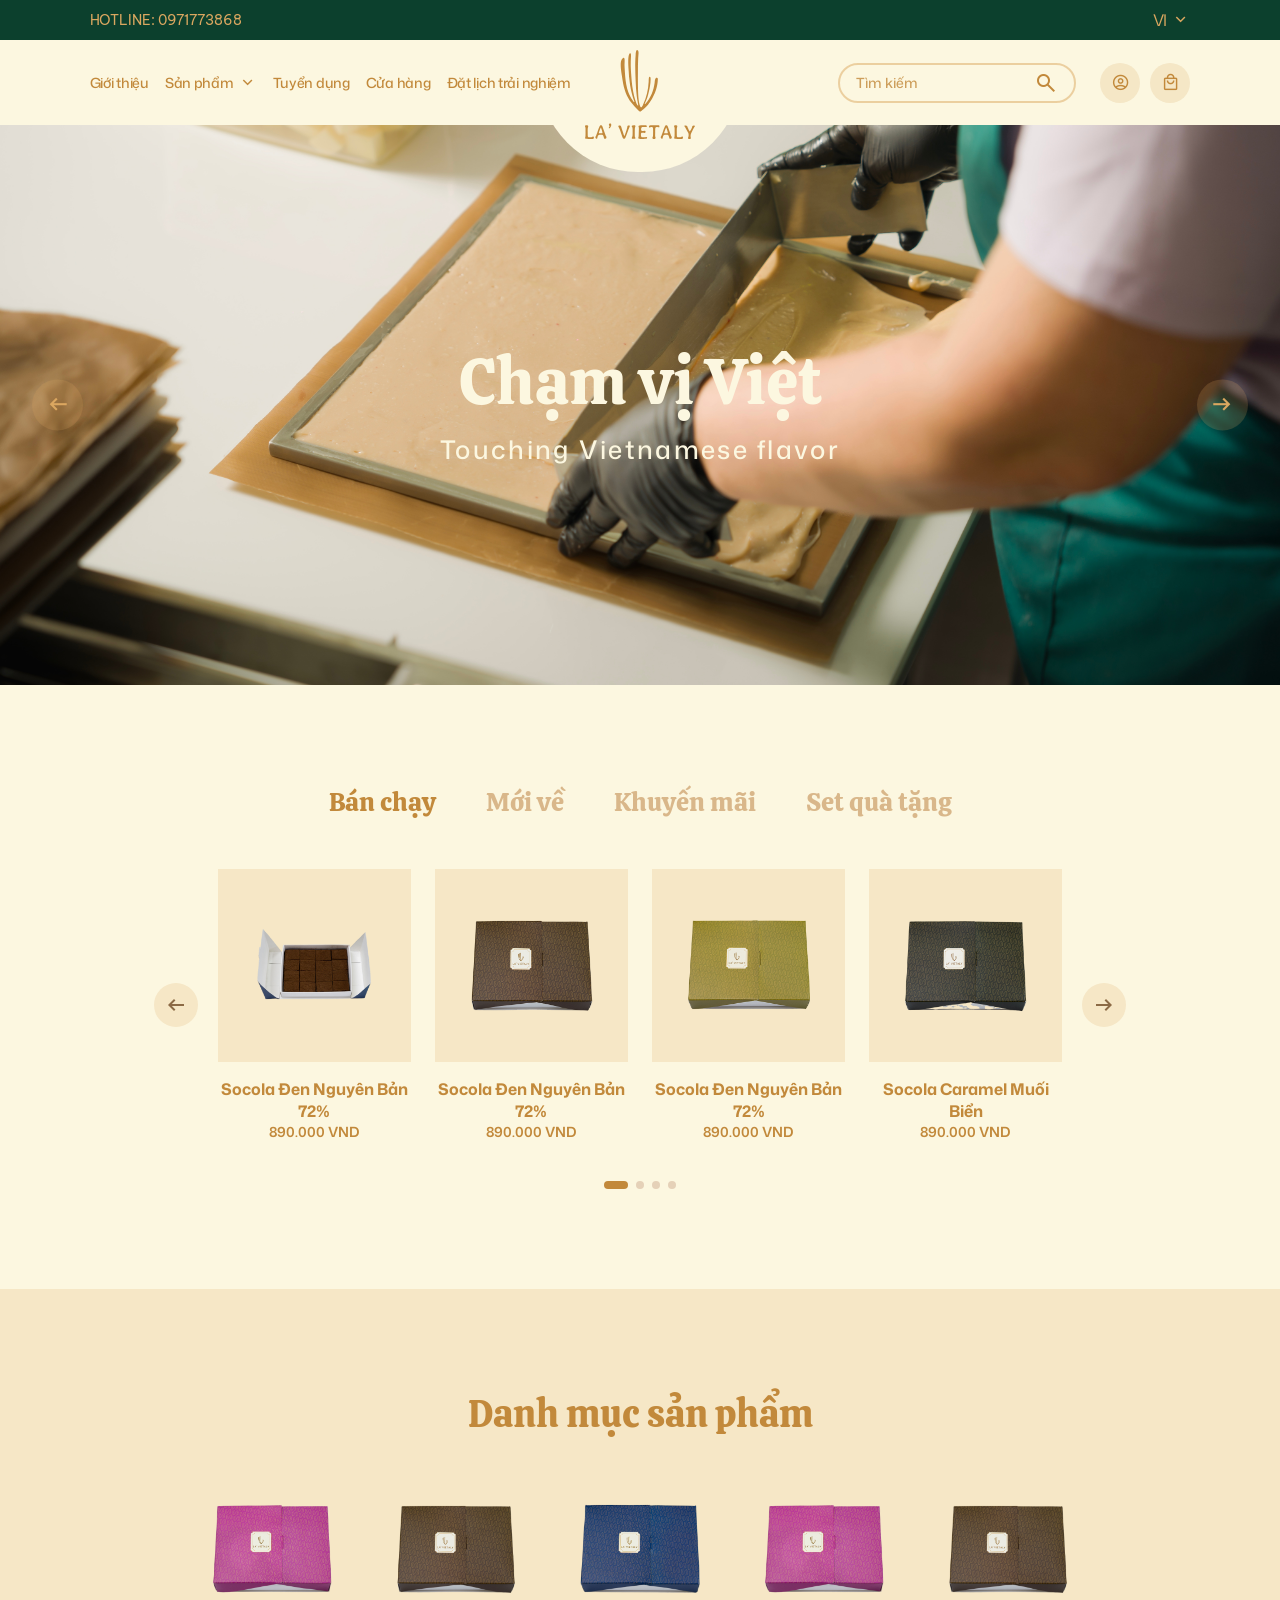
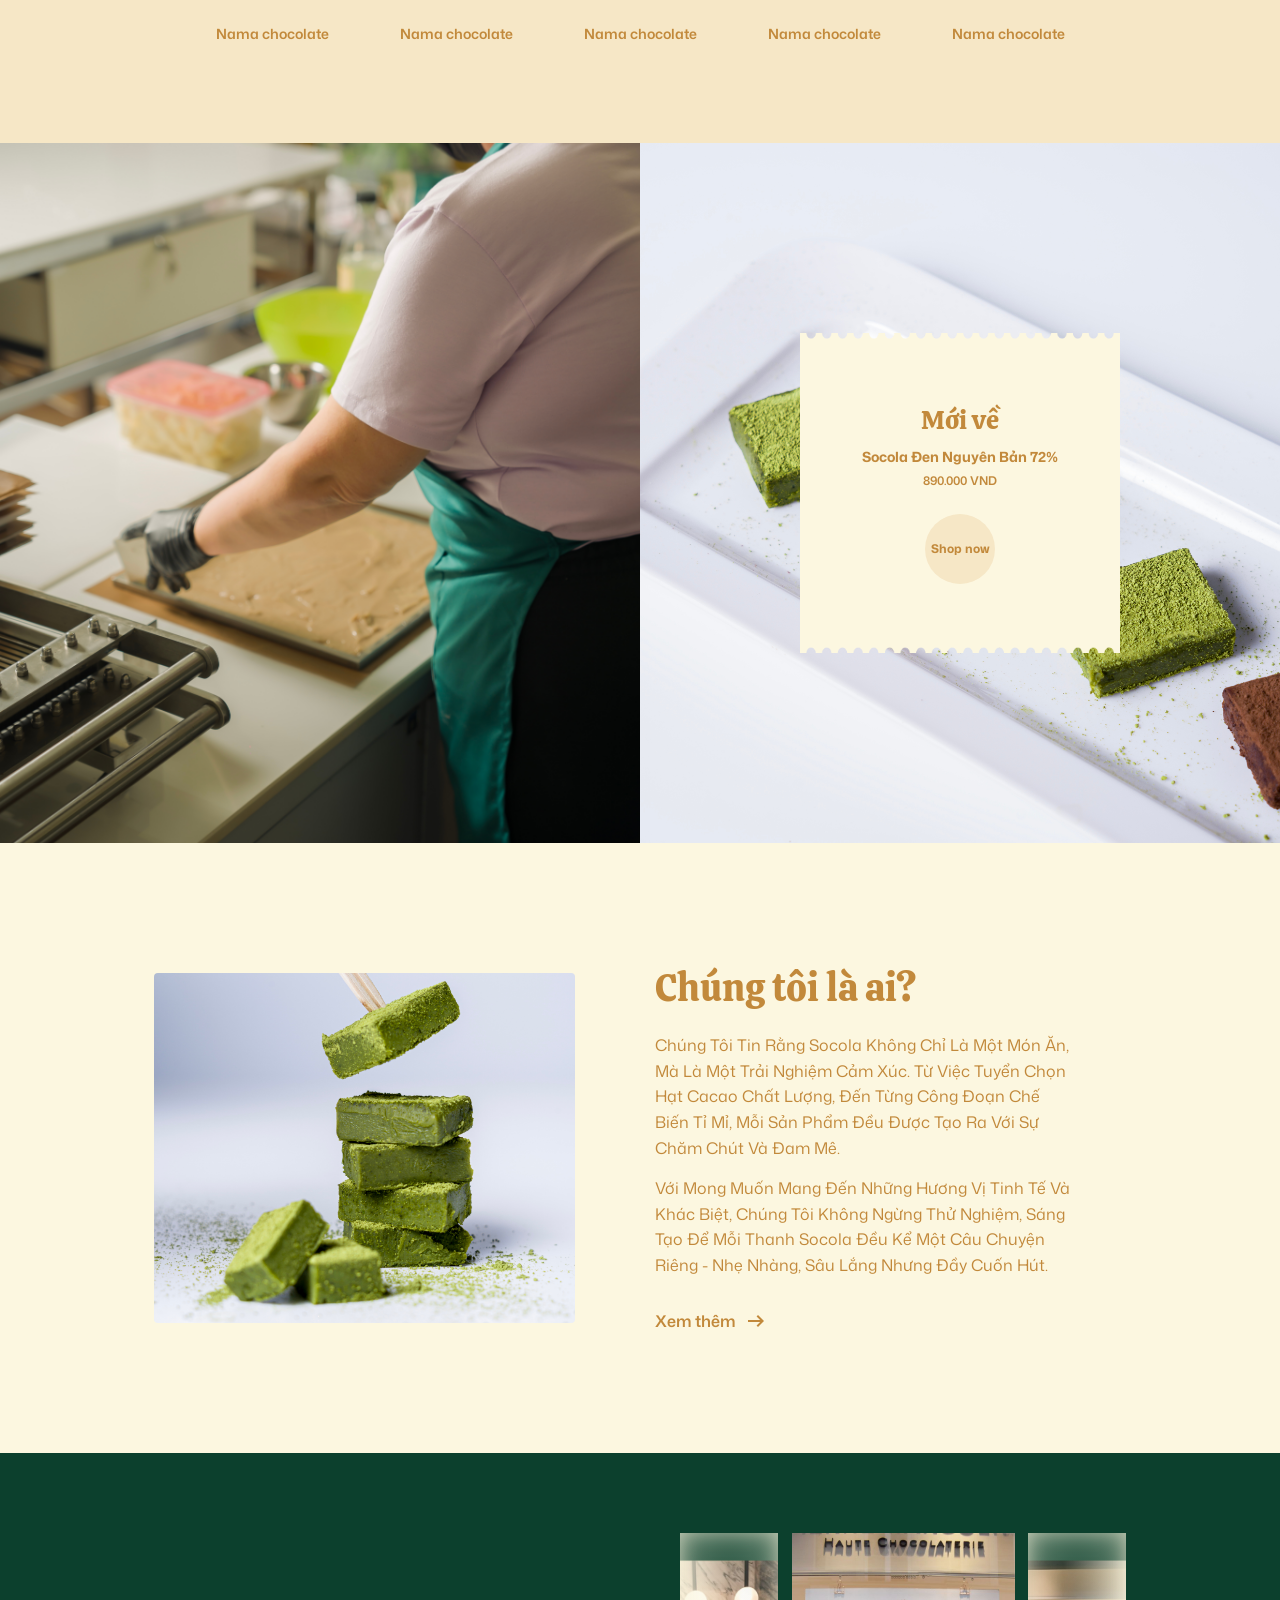
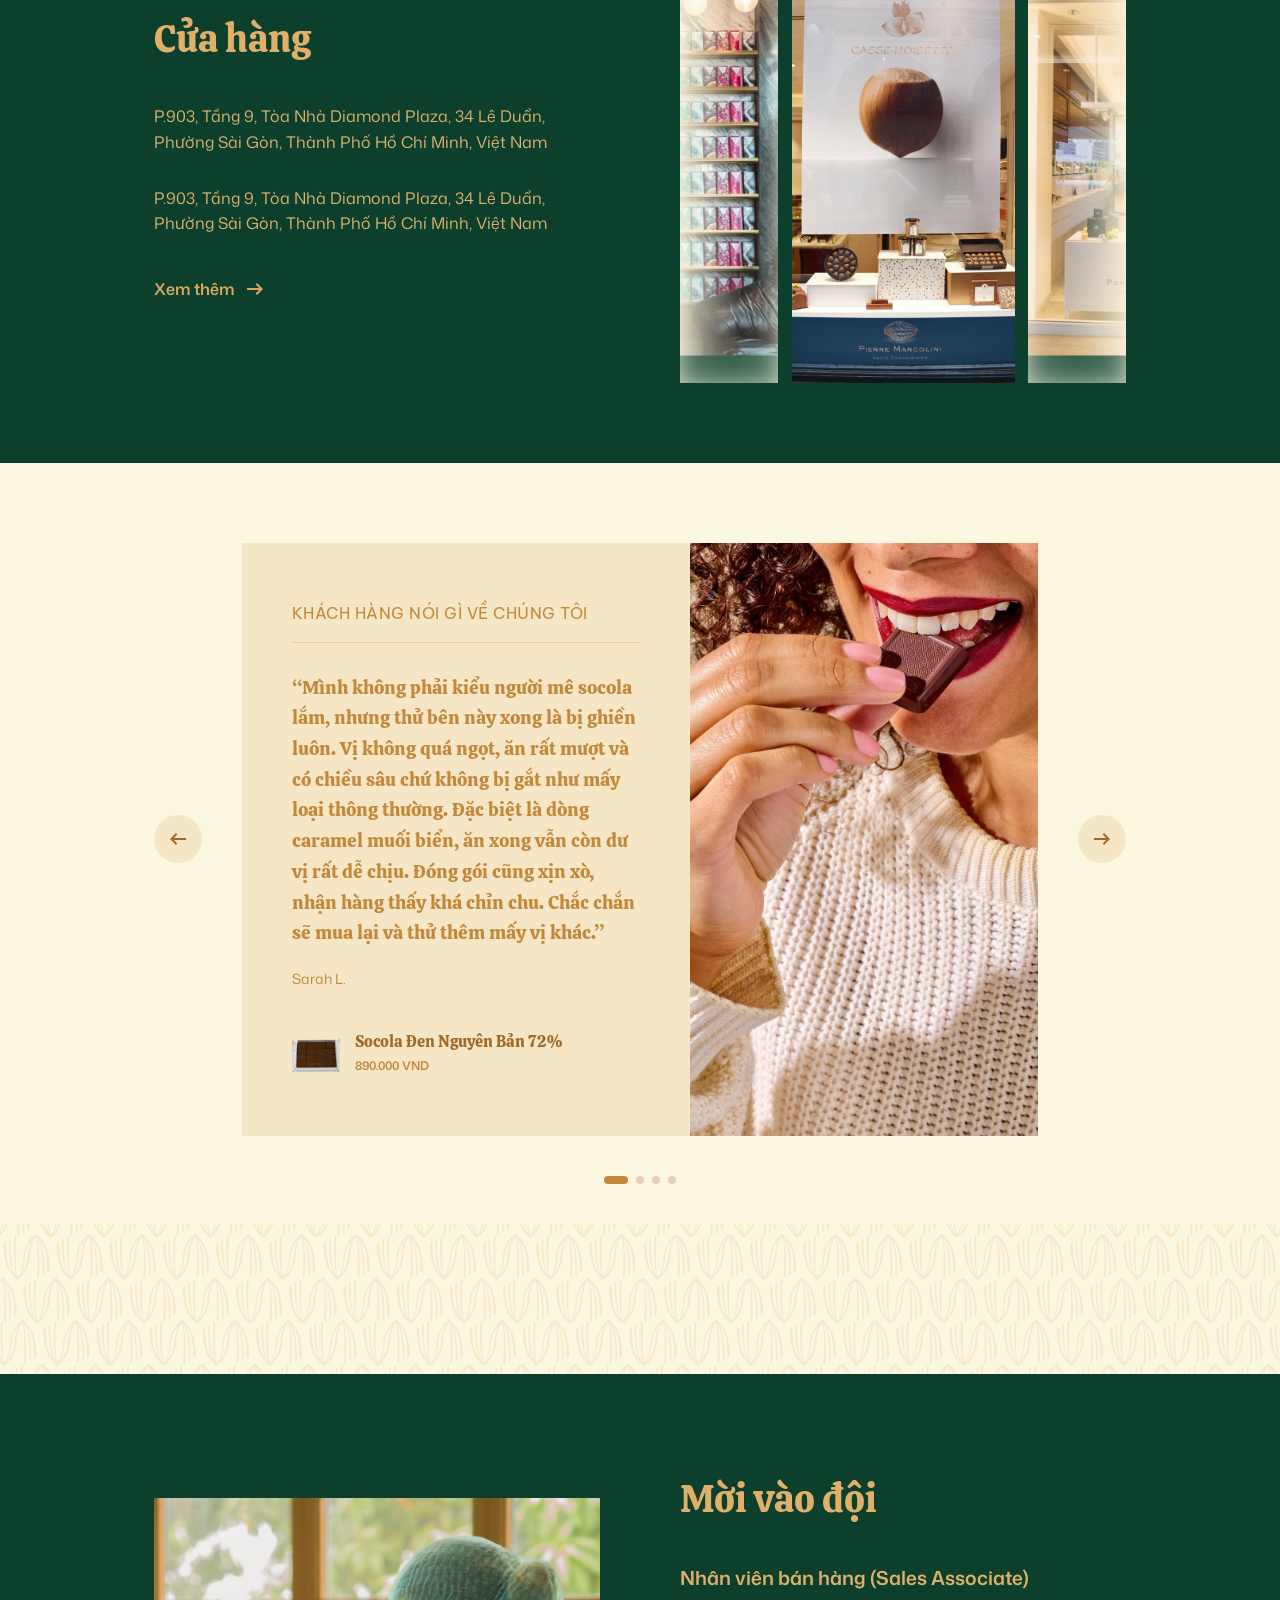
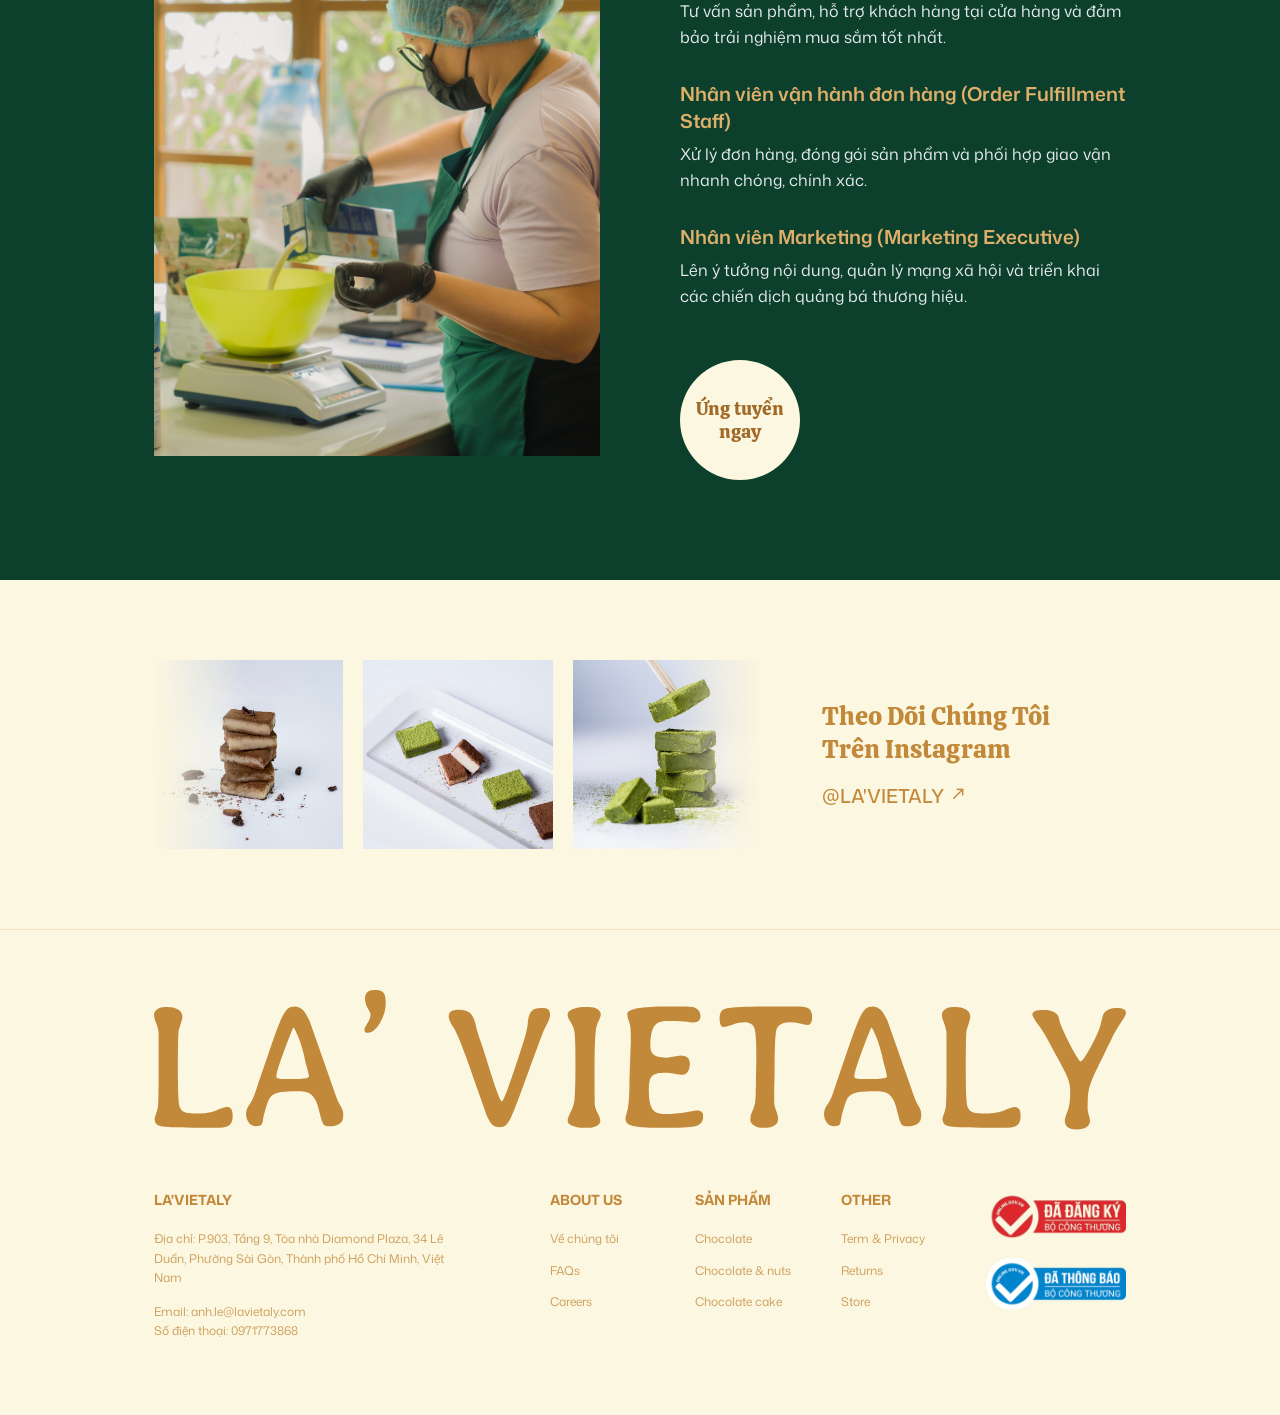
==== index.html @ fe35db83 "create project" ====
<!DOCTYPE html>
<html lang="vi">

<head>
    <meta charset="utf-8">
    <meta name="viewport" content="width=device-width, initial-scale=1">
    <title>Vietaly - Home</title>
    <link rel="icon" href="images/logotab.svg">

    <link rel="preconnect" href="https://fonts.googleapis.com">
    <link rel="preconnect" href="https://fonts.gstatic.com" crossorigin>
    <link
        href="https://fonts.googleapis.com/css2?family=Be+Vietnam+Pro:wght@400;500;600&family=Calistoga&family=Mona+Sans:ital,wght@0,200..900;1,200..900&display=swap"
        rel="stylesheet">
    <link rel="stylesheet"
        href="https://fonts.googleapis.com/css2?family=Material+Symbols+Outlined:opsz,wght,FILL,GRAD@24,400,0,0" />

    <link rel="stylesheet" href="css/app.css">
    <script type="module" src="js/app.js"></script>
    <link rel="stylesheet" href="css/home.css">
</head>

<body>
    <header class="header-wrapper">
        <div class="top-bar">
            <div class="custom-container">
                <div class="hotline">HOTLINE: 0971773868</div>
                <div class="language-selector" id="language-selector">
                    <span class="lang-text" id="current-lang">VI</span>
                    <span class="material-symbols-outlined">keyboard_arrow_down</span>
                    <div class="lang-dropdown">
                        <div class="lang-option" data-value="en">EN</div>
                    </div>
                </div>
            </div>
        </div>

        <div class="main-header">
            <div class="custom-container main-header-container">
                <button id="mobile-menu-toggle" class="mobile-menu-btn">
                    <span class="material-symbols-outlined">menu</span>
                </button>
                <div class="mobile-menu-overlay" id="mobile-menu-overlay"></div>
                <nav class="nav-menu" id="nav-menu">
                    <div class="mobile-menu-close">
                        <button id="mobile-menu-close-btn" class="mobile-menu-btn">
                            <span class="material-symbols-outlined">close</span>
                        </button>
                    </div>
                    <a href="about.html">Giới thiệu</a>
                    <div class="nav-item" data-path="/san-pham">
                        <span style="cursor: pointer;" onclick="window.location.href='products.html'">Sản phẩm</span>
                        <span class="material-symbols-outlined">keyboard_arrow_down</span>
                        <div class="mega-menu">
                            <div class="mega-menu-inner">
                                <div class="mega-categories">
                                    <h3>Danh mục</h3>
                                    <ul>
                                        <li><a href="#" class="cat-link active" data-target="cat-artisan">Socola
                                                thủ công (Artisan)</a></li>
                                        <li><a href="#" class="cat-link" data-target="cat-bars">Socola thanh
                                                (Bars)</a></li>
                                        <li><a href="#" class="cat-link" data-target="cat-truffles">Socola tươi
                                                (Truffles)</a></li>
                                        <li><a href="#" class="cat-link" data-target="cat-dark">Socola đen nguyên
                                                chất</a></li>
                                    </ul>
                                </div>

                                <div class="mega-products">
                                    <div class="mega-products-header">
                                        <h3>Sản phẩm nổi bật</h3>
                                        <a href="#" class="view-all-link">Xem tất cả<span
                                                class="material-symbols-outlined">arrow_right_alt</span></a>
                                    </div>

                                    <div class="mega-product-group active" id="cat-artisan">
                                        <div class="mega-product-card">
                                            <img src="images/product1.png" alt="Artisan 1">
                                            <h4>Hộp Socola Artisan Nghệ Thuật</h4>
                                            <p class="price">850.000đ</p>
                                        </div>
                                        <div class="mega-product-card">
                                            <img src="images/product1.png" alt="Artisan 2">
                                            <h4>Viên Socola Bonbon Hảo Hạng</h4>
                                            <p class="price">320.000đ</p>
                                        </div>
                                        <div class="mega-product-card">
                                            <img src="images/product1.png" alt="Artisan 3">
                                            <h4>Set Quà Tặng Artisan Độc Bản</h4>
                                            <p class="price">1.500.000đ</p>
                                        </div>
                                    </div>

                                    <div class="mega-product-group" id="cat-bars">
                                        <div class="mega-product-card">
                                            <img src="images/product1.png" alt="Bar 1">
                                            <h4>Thanh Socola Đen 85% Cacao</h4>
                                            <p class="price">190.000đ</p>
                                        </div>
                                        <div class="mega-product-card">
                                            <img src="images/product1.png" alt="Bar 2">
                                            <h4>Thanh Socola Sữa Trái Cây Hạt Dẻ</h4>
                                            <p class="price">210.000đ</p>
                                        </div>
                                    </div>

                                    <div class="mega-product-group" id="cat-truffles">
                                        <div class="mega-product-card">
                                            <img src="images/product1.png" alt="Truffle 1">
                                            <h4>Truffle Trà Xanh Matcha</h4>
                                            <p class="price">250.000đ</p>
                                        </div>
                                        <div class="mega-product-card">
                                            <img src="images/product1.png" alt="Truffle 2">
                                            <h4>Truffle Dâu Tây Sữa</h4>
                                            <p class="price">280.000đ</p>
                                        </div>
                                        <div class="mega-product-card">
                                            <img src="images/product1.png" alt="Truffle 3">
                                            <h4>Truffle Caramel Muối Biển</h4>
                                            <p class="price">260.000đ</p>
                                        </div>
                                        <div class="mega-product-card">
                                            <img src="images/product1.png" alt="Truffle 4">
                                            <h4>Truffle Socola Đắng Nguyên Chất</h4>
                                            <p class="price">290.000đ</p>
                                        </div>
                                    </div>
                                </div>
                            </div>
                        </div>
                    </div>
                    <a href="recruitment.html">Tuyển dụng</a>
                    <a href="store.html">Cửa hàng</a>
                    <a href="#">Đặt lịch trải nghiệm</a>
                    <div class="magic-line"></div>
                </nav>

                <div class="logo-wrapper">
                    <div class="logo-container">
                        <a href="index.html" style="text-decoration: none;">
                            <img src="images/logo.svg" alt="LA' VIETALY Logo">
                        </a>
                    </div>
                </div>

                <div class="header-actions">
                    <div class="search-box">
                        <input type="text" placeholder="Tìm kiếm">
                        <span class="material-symbols-outlined">search</span>
                    </div>

                    <div class="icon-actions">
                        <a href="#" class="icon-btn">
                            <span class="material-symbols-outlined">account_circle</span>
                        </a>
                        <a href="cart.html" class="icon-btn">
                            <span class="material-symbols-outlined">local_mall</span>
                        </a>
                    </div>
                </div>
            </div>
        </div>
    </header>

    <main>
        <!-- Hero Banner -->
        <div class="hero-banner">
            <div class="hero-banner-track">
                <div class="hero-slide" style="background-image: url('images/banner.jpg');"></div>
                <div class="hero-slide" style="background-image: url('images/banner2.jpg');"></div>
            </div>

            <button class="banner-btn btn-prev">
                <span class="material-symbols-outlined">arrow_right_alt</span>
            </button>
            <div class="banner-text">
                <h1>Chạm vị Việt</h1>
                <p>Touching Vietnamese flavor</p>
            </div>
            <button class="banner-btn btn-next">
                <span class="material-symbols-outlined">arrow_right_alt</span>
            </button>
        </div>

        <!-- Product Showcase Section -->
        <section class="product-showcase">
            <div class="custom-container showcase-container">
                <div class="showcase-tabs">
                    <button class="tab-btn active">Bán chạy</button>
                    <button class="tab-btn">Mới về</button>
                    <button class="tab-btn">Khuyến mãi</button>
                    <button class="tab-btn">Set quà tặng</button>
                </div>

                <div class="showcase-carousel-wrapper">
                    <button class="carousel-nav-btn showcase-prev">
                        <span class="material-symbols-outlined" style="transform: scaleX(-1);">arrow_right_alt</span>
                    </button>

                    <div class="showcase-track-container">
                        <div class="showcase-track">
                            <div class="product-card group">
                                <div class="product-image-wrap">
                                    <img src="images/product1.png" alt="Product 1" class="main-img">
                                    <div class="product-hover-elements">

                                        <div class="product-actions">
                                            <button class="btn-add">
                                                <span class="material-symbols-outlined">local_mall</span> Thêm
                                            </button>
                                            <button class="btn-detail">Chi tiết</button>
                                        </div>
                                    </div>
                                </div>
                                <div class="product-info">
                                    <h3>Socola Đen Nguyên Bản 72%</h3>
                                    <p class="price">890.000 VND</p>
                                </div>
                            </div>

                            <div class="product-card group">
                                <div class="product-image-wrap">
                                    <img src="images/product2.png" alt="Product 2" class="main-img">
                                    <div class="product-hover-elements">

                                        <div class="product-actions">
                                            <button class="btn-add">
                                                <span class="material-symbols-outlined">local_mall</span> Thêm
                                            </button>
                                            <button class="btn-detail">Chi tiết</button>
                                        </div>
                                    </div>
                                </div>
                                <div class="product-info">
                                    <h3>Socola Đen Nguyên Bản 72%</h3>
                                    <p class="price">890.000 VND</p>
                                </div>
                            </div>

                            <div class="product-card group">
                                <div class="product-image-wrap">
                                    <img src="images/product3.png" alt="Product 3" class="main-img">
                                    <div class="product-hover-elements">

                                        <div class="product-actions">
                                            <button class="btn-add">
                                                <span class="material-symbols-outlined">local_mall</span> Thêm
                                            </button>
                                            <button class="btn-detail">Chi tiết</button>
                                        </div>
                                    </div>
                                </div>
                                <div class="product-info">
                                    <h3>Socola Đen Nguyên Bản 72%</h3>
                                    <p class="price">890.000 VND</p>
                                </div>
                            </div>

                            <div class="product-card group">
                                <div class="product-image-wrap">
                                    <img src="images/product4.png" alt="Product 4" class="main-img">
                                    <div class="product-hover-elements">

                                        <div class="product-actions">
                                            <button class="btn-add">
                                                <span class="material-symbols-outlined">local_mall</span> Thêm
                                            </button>
                                            <button class="btn-detail">Chi tiết</button>
                                        </div>
                                    </div>
                                </div>
                                <div class="product-info">
                                    <h3>Socola Caramel Muối Biển</h3>
                                    <p class="price">890.000 VND</p>
                                </div>
                            </div>

                            <div class="product-card group">
                                <div class="product-image-wrap">
                                    <img src="images/product1.png" alt="Product 1" class="main-img">
                                    <div class="product-hover-elements">

                                        <div class="product-actions">
                                            <button class="btn-add">
                                                <span class="material-symbols-outlined">local_mall</span> Thêm
                                            </button>
                                            <button class="btn-detail">Chi tiết</button>
                                        </div>
                                    </div>
                                </div>
                                <div class="product-info">
                                    <h3>Socola Đen Nguyên Bản 72%</h3>
                                    <p class="price">890.000 VND</p>
                                </div>
                            </div>

                            <div class="product-card group">
                                <div class="product-image-wrap">
                                    <img src="images/product2.png" alt="Product 2" class="main-img">
                                    <div class="product-hover-elements">

                                        <div class="product-actions">
                                            <button class="btn-add">
                                                <span class="material-symbols-outlined">local_mall</span> Thêm
                                            </button>
                                            <button class="btn-detail">Chi tiết</button>
                                        </div>
                                    </div>
                                </div>
                                <div class="product-info">
                                    <h3>Socola Đen Nguyên Bản 72%</h3>
                                    <p class="price">890.000 VND</p>
                                </div>
                            </div>

                            <div class="product-card group">
                                <div class="product-image-wrap">
                                    <img src="images/product3.png" alt="Product 3" class="main-img">
                                    <div class="product-hover-elements">

                                        <div class="product-actions">
                                            <button class="btn-add">
                                                <span class="material-symbols-outlined">local_mall</span> Thêm
                                            </button>
                                            <button class="btn-detail">Chi tiết</button>
                                        </div>
                                    </div>
                                </div>
                                <div class="product-info">
                                    <h3>Socola Đen Nguyên Bản 72%</h3>
                                    <p class="price">890.000 VND</p>
                                </div>
                            </div>

                            <div class="product-card group">
                                <div class="product-image-wrap">
                                    <img src="images/product4.png" alt="Product 4" class="main-img">
                                    <div class="product-hover-elements">

                                        <div class="product-actions">
                                            <button class="btn-add">
                                                <span class="material-symbols-outlined">local_mall</span> Thêm
                                            </button>
                                            <button class="btn-detail">Chi tiết</button>
                                        </div>
                                    </div>
                                </div>
                                <div class="product-info">
                                    <h3>Socola Caramel Muối Biển</h3>
                                    <p class="price">890.000 VND</p>
                                </div>
                            </div>
                        </div>
                    </div>

                    <button class="carousel-nav-btn showcase-next">
                        <span class="material-symbols-outlined">arrow_right_alt</span>
                    </button>
                </div>

                <!-- Pagination -->
                <div class="showcase-pagination">
                    <span class="dot active"></span>
                    <span class="dot"></span>
                    <span class="dot"></span>
                    <span class="dot"></span>
                </div>
            </div>
        </section>

        <!-- Category Section -->
        <section class="category-section">
            <div class="custom-container">
                <h2 class="section-title">Danh mục sản phẩm</h2>
                <div class="category-list">
                    <a href="#" class="category-item">
                        <div class="cat-img-wrap">
                            <img src="images/category1.png" alt="Nama chocolate">
                        </div>
                        <p>Nama chocolate</p>
                    </a>
                    <a href="#" class="category-item">
                        <div class="cat-img-wrap">
                            <img src="images/category2.png" alt="Nama chocolate">
                        </div>
                        <p>Nama chocolate</p>
                    </a>
                    <a href="#" class="category-item">
                        <div class="cat-img-wrap">
                            <img src="images/category3.png" alt="Nama chocolate">
                        </div>
                        <p>Nama chocolate</p>
                    </a>
                    <a href="#" class="category-item">
                        <div class="cat-img-wrap">
                            <img src="images/category1.png" alt="Nama chocolate">
                        </div>
                        <p>Nama chocolate</p>
                    </a>
                    <a href="#" class="category-item">
                        <div class="cat-img-wrap">
                            <img src="images/category2.png" alt="Nama chocolate">
                        </div>
                        <p>Nama chocolate</p>
                    </a>
                </div>
            </div>
        </section>

        <!-- Split Banner Section -->
        <section class="split-banner-section">
            <div class="split-left">
                <img src="images/banner3.jpg" alt="Process">
            </div>
            <div class="split-right">
                <img src="images/banner4.jpg" alt="New Arrivals">

                <div class="new-arrival-card" style="background-image: url('images/card.png');">
                    <h2 class="new-title">Mới về</h2>
                    <h3 class="new-product-name">Socola Đen Nguyên Bản 72%</h3>
                    <p class="new-price">890.000 VND</p>
                    <button class="btn-shop-now">Shop now</button>
                </div>
            </div>
        </section>

        <!-- Who We Are Section -->
        <section class="who-we-are-section">
            <div class="custom-container who-we-are-container">
                <div class="who-we-are-left">
                    <img src="images/weare.jpg" alt="Chúng tôi là ai">
                </div>
                <div class="who-we-are-right">
                    <h2 class="section-title text-left">Chúng tôi là ai?</h2>

                    <div class="who-text-content">
                        <p>Chúng Tôi Tin Rằng Socola Không Chỉ Là Một Món Ăn, Mà Là Một Trải Nghiệm Cảm Xúc. Từ Việc
                            Tuyển Chọn Hạt Cacao Chất Lượng, Đến Từng Công Đoạn Chế Biến Tỉ Mỉ, Mỗi Sản Phẩm Đều Được
                            Tạo Ra
                            Với Sự Chăm Chút Và Đam Mê.</p>
                        <p>Với Mong Muốn Mang Đến Những Hương Vị Tinh Tế Và Khác Biệt, Chúng Tôi Không Ngừng Thử Nghiệm,
                            Sáng Tạo Để Mỗi Thanh Socola Đều Kể Một Câu Chuyện Riêng - Nhẹ Nhàng, Sâu Lắng Nhưng Đầy
                            Cuốn Hút.</p>
                    </div>
                    <a href="#" class="view-more-link">Xem thêm <span
                            class="material-symbols-outlined">arrow_right_alt</span></a>
                </div>
            </div>
        </section>

        <!-- Store Section -->
        <section class="store-section">
            <div class="custom-container store-container">
                <div class="store-left">
                    <div class="store-content-wrapper">
                        <h2 class="store-title">Cửa hàng</h2>
                        <div class="store-addresses">
                            <p>P.903, Tầng 9, Tòa Nhà Diamond Plaza, 34 Lê Duẩn, Phường Sài Gòn, Thành Phố Hồ Chí Minh,
                                Việt Nam</p>
                            <p>P.903, Tầng 9, Tòa Nhà Diamond Plaza, 34 Lê Duẩn, Phường Sài Gòn, Thành Phố Hồ Chí Minh,
                                Việt Nam</p>
                        </div>
                        <a href="#" class="store-link">Xem thêm <span
                                class="material-symbols-outlined">arrow_right_alt</span></a>
                    </div>
                </div>
                <div class="store-right">
                    <div class="store-images">
                        <div class="store-img-wrap side-img left-img">
                            <img src="images/store2.png" alt="Store 2">
                        </div>
                        <div class="store-img-wrap center-img">
                            <img src="images/store1.png" alt="Store 1">
                        </div>
                        <div class="store-img-wrap side-img right-img">
                            <img src="images/store3.png" alt="Store 3">
                        </div>
                    </div>
                </div>
            </div>
        </section>

        <!-- Review Section -->
        <section class="review-section">
            <div class="custom-container review-container">
                <button class="review-nav-btn review-prev">
                    <span class="material-symbols-outlined">arrow_left_alt</span>
                </button>

                <div class="review-track-container">
                    <div class="review-track">
                        <div class="review-card">
                            <div class="review-card-left">
                                <span class="review-subtitle">KHÁCH HÀNG NÓI GÌ VỀ CHÚNG TÔI</span>
                                <p class="review-quote">“Mình không phải kiểu người mê socola lắm, nhưng thử bên này
                                    xong là bị ghiền luôn. Vị không quá ngọt, ăn rất mượt và có chiều sâu chứ không bị
                                    gắt như mấy loại thông thường. Đặc biệt là dòng caramel muối biển, ăn xong vẫn còn
                                    dư vị
                                    rất dễ chịu. Đóng gói cũng xịn xò, nhận hàng thấy khá chỉn chu. Chắc chắn sẽ mua lại
                                    và
                                    thử thêm mấy vị khác.”</p>
                                <span class="review-author">Sarah L.</span>

                                <div class="review-product">
                                    <img src="images/product1.png" alt="Product" class="review-product-img">
                                    <div class="review-product-info">
                                        <span class="review-product-title">Socola Đen Nguyên Bản 72%</span>
                                        <span class="review-product-price">890.000 VND</span>
                                    </div>
                                </div>
                            </div>
                            <div class="review-card-right">
                                <img src="images/review.png" alt="Review">
                            </div>
                        </div>

                        <div class="review-card">
                            <div class="review-card-left">
                                <span class="review-subtitle">KHÁCH HÀNG NÓI GÌ VỀ CHÚNG TÔI</span>
                                <p class="review-quote">“Socola ở đây thật sự rất khác biệt, mỗi thanh đều mang lại cảm
                                    giác chân thật về nguyên liệu chất lượng cao. Từ cách đóng gói tỉ mỉ đến hương vị
                                    tuyệt
                                    vời, Vietaly thực sự làm mình ấn tượng. Mình sẽ còn ủng hộ dài dài!”</p>
                                <span class="review-author">Tony T.</span>

                                <div class="review-product">
                                    <img src="images/product2.png" alt="Product" class="review-product-img">
                                    <div class="review-product-info">
                                        <span class="review-product-title">Socola Hạt Dẻ Cười 65%</span>
                                        <span class="review-product-price">950.000 VND</span>
                                    </div>
                                </div>
                            </div>
                            <div class="review-card-right">
                                <img src="images/banner2.jpg" alt="Review 2">
                            </div>
                        </div>
                    </div>
                </div>

                <button class="review-nav-btn review-next">
                    <span class="material-symbols-outlined">arrow_right_alt</span>
                </button>
            </div>

            <div class="review-pagination">
                <span class="dot active"></span>
                <span class="dot"></span>
                <span class="dot"></span>
                <span class="dot"></span>
            </div>

            <div class="review-bottom-bg">
                <img src="images/background.svg" alt="Background Pattern">
            </div>
        </section>

        <!-- Team Section -->
        <section class="team-section">
            <div class="custom-container team-container">
                <div class="team-left">
                    <img src="images/team.jpg" alt="Team">
                </div>
                <div class="team-right">
                    <h2 class="team-title">Mời vào đội</h2>
                    <div class="team-positions">
                        <div class="team-position">
                            <h3>Nhân viên bán hàng (Sales Associate)</h3>
                            <p>Tư vấn sản phẩm, hỗ trợ khách hàng tại cửa hàng và đảm bảo trải nghiệm mua sắm tốt nhất.
                            </p>
                        </div>
                        <div class="team-position">
                            <h3>Nhân viên vận hành đơn hàng (Order Fulfillment Staff)</h3>
                            <p>Xử lý đơn hàng, đóng gói sản phẩm và phối hợp giao vận nhanh chóng, chính xác.</p>
                        </div>
                        <div class="team-position">
                            <h3>Nhân viên Marketing (Marketing Executive)</h3>
                            <p>Lên ý tưởng nội dung, quản lý mạng xã hội và triển khai các chiến dịch quảng bá thương
                                hiệu.</p>
                        </div>
                    </div>
                    <a href="#" class="btn-apply-circle">
                        <span>Ứng tuyển<br>ngay</span>
                    </a>
                </div>
            </div>
        </section>

        <!-- Instagram Section -->
        <section class="instagram-section">
            <div class="custom-container instagram-container">
                <div class="instagram-images">
                    <div class="insta-img-wrap"><img src="images/footer1.jpg" alt="Instagram 1"></div>
                    <div class="insta-img-wrap"><img src="images/banner4.jpg" alt="Instagram 2"></div>
                    <div class="insta-img-wrap"><img src="images/weare.jpg" alt="Instagram 3"></div>
                </div>
                <div class="instagram-text">
                    <h2>Theo Dõi Chúng Tôi<br>Trên Instagram</h2>
                    <a href="#" class="insta-link">@LA'VIETALY <span
                            class="material-symbols-outlined">call_made</span></a>
                </div>
            </div>
        </section>

    </main>

    <footer class="footer-section">
        <div class="custom-container">
            <img src="images/logo footer.svg" alt="LA' VIETALY Logo" class="footer-huge-logo">
            <div class="footer-grid">
                <div class="footer-col footer-col-brand">
                    <h3>LA'VIETALY</h3>
                    <p>Địa chỉ: P.903, Tầng 9, Tòa nhà Diamond Plaza, 34 Lê Duẩn, Phường Sài Gòn, Thành phố Hồ Chí Minh,
                        Việt Nam</p>
                    <p>Email: anh.le@lavietaly.com<br>Số điện thoại: 0971773868</p>
                </div>
                <div class="footer-col">
                    <h3>ABOUT US</h3>
                    <ul>
                        <li><a href="about.html">Về chúng tôi</a></li>
                        <li><a href="#">FAQs</a></li>
                        <li><a href="#">Careers</a></li>
                    </ul>
                </div>
                <div class="footer-col">
                    <h3>SẢN PHẨM</h3>
                    <ul>
                        <li><a href="#">Chocolate</a></li>
                        <li><a href="#">Chocolate & nuts</a></li>
                        <li><a href="#">Chocolate cake</a></li>
                    </ul>
                </div>
                <div class="footer-col">
                    <h3>OTHER</h3>
                    <ul>
                        <li><a href="#">Term & Privacy</a></li>
                        <li><a href="#">Returns</a></li>
                        <li><a href="#">Store</a></li>
                    </ul>
                </div>
                <div class="footer-col footer-col-badges">
                    <img src="images/register.svg" alt="Đã đăng ký Bộ Công Thương" class="bct-logo">
                    <img src="images/noti.svg" alt="Đã thông báo Bộ Công Thương" class="bct-logo">
                </div>
            </div>
        </div>
    </footer>

    <script type="module" src="js/home.js"></script>
</body>

</html>
---- css/home.css ----
.hero-banner {
    position: relative;
    width: 100%;
    min-height: 400px;
    aspect-ratio: 16 / 7;
    max-height: 800px;
    background-color: #d1d5db;
    overflow: hidden;
}

.hero-banner-track {
    display: flex;
    width: 100%;
    height: 100%;
    position: absolute;
    top: 0;
    left: 0;
}

.hero-slide {
    flex: 0 0 100%;
    height: 100%;
    background-size: cover;
    background-position: center;
    background-repeat: no-repeat;
}

.banner-text {
    position: absolute;
    left: 50%;
    top: 50%;
    transform: translate(-50%, -50%);
    text-align: center;
    color: #FCF7E0;
    width: 100%;
    padding: 0 20px;
    pointer-events: none;
    z-index: 10;
}

.banner-text h1 {
    font-family: 'Calistoga', serif;
    font-weight: 400;
    font-size: var(--fs-3xl);
    line-height: 1.2;
    margin: 0 0 10px 0;
}

.banner-text p {
    font-family: var(--font-mona-sans);
    font-weight: 500;
    font-size: var(--fs-xl);
    letter-spacing: 0.09em;
    margin: 0;
}

.banner-btn {
    position: absolute;
    top: 50%;
    transform: translateY(-50%);
    width: clamp(40px, 4vw, 54px);
    height: clamp(40px, 4vw, 54px);
    background: rgba(219, 167, 96, 0.2);
    border-radius: 100px;
    display: flex;
    justify-content: center;
    align-items: center;
    border: none;
    cursor: pointer;
    color: #DBA760;
    transition: background 0.3s ease, transform 0.3s ease;
    z-index: 10;
}

.btn-prev {
    left: clamp(10px, 2.5vw, 40px);
}

.btn-next {
    right: clamp(10px, 2.5vw, 40px);
}

@media (hover: hover) {
    .banner-btn:hover {
        background: rgba(219, 167, 96, 0.5);
        transform: translateY(-50%) scale(1.05);
    }
}

.banner-btn .material-symbols-outlined {
    font-size: var(--fs-xl);
}

.btn-prev .material-symbols-outlined {
    transform: scaleX(-1);
}

/* Product Showcase Section */
.product-showcase {
    background-color: #FCF7E0;
    padding: 100px 0;
    width: 100%;
}

.showcase-tabs {
    display: flex;
    justify-content: center;
    gap: clamp(20px, 4vw, 50px);
    margin-bottom: 40px;
}

.tab-btn {
    font-family: 'Calistoga', serif;
    font-size: var(--fs-xl);
    background: transparent;
    border: none;
    cursor: pointer;
    color: #D9B78A;
    transition: color 0.3s ease;
}

.tab-btn.active,
.tab-btn:hover {
    color: var(--color-header-text);
}

.showcase-carousel-wrapper {
    display: flex;
    align-items: center;
    gap: 20px;
    position: relative;
}

.carousel-nav-btn {
    width: 44px;
    height: 44px;
    background: #F6E7C6;
    border-radius: 50%;
    display: flex;
    justify-content: center;
    align-items: center;
    border: none;
    cursor: pointer;
    color: #8C6A45;
    transition: background 0.3s ease, transform 0.3s ease;
    flex-shrink: 0;
}

@media (hover: hover) {
    .carousel-nav-btn:hover {
        background: var(--color-header-text);
        color: #FFFFFF;
    }
}

.showcase-track-container {
    flex: 1;
    overflow: hidden;
    padding: 10px 0;
}

.showcase-track {
    display: flex;
    gap: 24px;
    transition: transform 0.5s ease-in-out;
}

.product-card {
    flex: 0 0 calc(25% - 18px);
    display: flex;
    flex-direction: column;
    gap: 16px;
    cursor: pointer;
    text-align: center;
}

@media (max-width: 1024px) {
    .product-card {
        flex: 0 0 calc(33.333% - 16px);
    }
}

@media (max-width: 768px) {
    .product-card {
        flex: 0 0 calc(50% - 12px);
    }
}

.product-image-wrap {
    background: #F6E7C6;
    position: relative;
    display: flex;
    justify-content: center;
    align-items: center;
    aspect-ratio: 1 / 1;
    padding: 35px;
    overflow: hidden;
}

.main-img {
    width: 100%;
    height: 100%;
    object-fit: contain;
    transition: transform 0.3s ease;
}

.product-card:hover .main-img {
    transform: scale(1.05);
}

.product-hover-elements {
    position: absolute;
    inset: 0;
    pointer-events: none;
}

.product-card:hover .product-hover-elements,
.product-card.active .product-hover-elements {
    opacity: 1;
}

.reviewer-avatar {
    position: absolute;
    right: 15px;
    top: 50%;
    transform: translateY(-50%);
    width: 48px;
    height: 48px;
    border-radius: 50%;
    border: 3px solid rgba(0, 0, 0, 0.6);
    overflow: hidden;
    pointer-events: auto;
    box-shadow: 0 4px 10px rgba(0, 0, 0, 0.2);
    opacity: 0;
    transition: opacity 0.3s ease;
}

.product-card:hover .reviewer-avatar,
.product-card.active .reviewer-avatar {
    opacity: 1;
}

.reviewer-avatar img {
    width: 100%;
    height: 100%;
    object-fit: cover;
}

.product-actions {
    position: absolute;
    bottom: 0;
    left: 0;
    width: 100%;
    display: flex;
    justify-content: center;
    gap: 10px;
    pointer-events: auto;
    padding: 0 10px 15px;
    transform: translateY(110%);
    transition: transform 0.3s ease;
}

.product-card:hover .product-actions,
.product-card.active .product-actions {
    transform: translateY(0);
}

.btn-add {
    display: flex;
    align-items: center;
    gap: 6px;
    background: #0C402D;
    color: #DBA760;
    font-family: var(--font-mona-sans);
    font-size: var(--fs-xs);
    font-weight: 600;
    padding: 8px 16px;
    border-radius: 20px;
    border: none;
    cursor: pointer;
    transition: transform 0.2s ease, opacity 0.2s;
}

.btn-add .material-symbols-outlined {
    font-size: var(--fs-base);
}

.btn-detail {
    background: #FCF7E0;
    color: var(--color-header-text);
    font-family: var(--font-mona-sans);
    font-size: var(--fs-xs);
    font-weight: 600;
    padding: 8px 16px;
    border-radius: 20px;
    border: none;
    cursor: pointer;
    transition: transform 0.2s ease, opacity 0.2s;
}

.btn-add:hover,
.btn-detail:hover {
    transform: scale(1.05);
    opacity: 0.9;
}

.product-info h3 {
    font-family: var(--font-mona-sans);
    font-size: var(--fs-base);
    font-weight: 700;
    color: var(--color-header-text);
    margin: 0;
}

.product-info .price {
    font-family: var(--font-mona-sans);
    font-size: var(--fs-sm);
    font-weight: 600;
    color: var(--color-header-text);
    margin: 0;
}

.showcase-pagination {
    display: flex;
    justify-content: center;
    align-items: center;
    gap: 8px;
    margin-top: 30px;
}

.showcase-pagination .dot {
    width: 8px;
    height: 8px;
    background: #E5D1B8;
    border-radius: 50%;
    cursor: pointer;
    transition: all 0.3s ease;
}

.showcase-pagination .dot.active {
    width: 24px;
    border-radius: 4px;
    background: var(--color-header-text);
}

/* Category Section */
.category-section {
    background-color: #F6E7C6;
    padding: 100px 0;
    text-align: center;
}

.section-title {
    font-family: 'Calistoga', serif;
    font-weight: 400;
    font-size: var(--fs-2xl);
    color: var(--color-header-text);
    margin-bottom: 50px;
}

.category-list {
    display: flex;
    justify-content: center;
    gap: clamp(20px, 5vw, 80px);
    flex-wrap: wrap;
}

.category-item {
    display: flex;
    flex-direction: column;
    align-items: center;
    gap: 15px;
    text-decoration: none;
    transition: transform 0.3s ease;
}

.category-item:hover {
    transform: translateY(-5px);
}

.cat-img-wrap {
    width: clamp(80px, 10vw, 120px);
    aspect-ratio: 1;
    display: flex;
    justify-content: center;
    align-items: center;
}

.cat-img-wrap img {
    width: 100%;
    height: 100%;
    object-fit: contain;
}

.category-item p {
    font-family: var(--font-mona-sans);
    font-weight: 600;
    font-size: var(--fs-sm);
    color: var(--color-header-text);
    margin: 0;
}

/* Split Banner Section */
.split-banner-section {
    display: flex;
    width: 100%;
    height: clamp(400px, 60vw, 700px);
}

@media (max-width: 768px) {
    .split-banner-section {
        flex-direction: column;
        height: auto;
    }
}

.split-left,
.split-right {
    flex: 1;
    position: relative;
    overflow: hidden;
}

@media (max-width: 768px) {

    .split-left,
    .split-right {
        height: 400px;
    }
}

.split-left img,
.split-right img {
    width: 100%;
    height: 100%;
    object-fit: cover;
    display: block;
}

.new-arrival-card {
    position: absolute;
    top: 50%;
    left: 50%;
    transform: translate(-50%, -50%);
    width: 320px;
    height: 320px;
    background-size: 100% 100%;
    background-position: center;
    background-repeat: no-repeat;
    display: flex;
    flex-direction: column;
    justify-content: center;
    align-items: center;
    text-align: center;
    padding: 30px;
}

.new-title {
    font-family: 'Calistoga', serif;
    font-weight: 400;
    font-size: var(--fs-xl);
    color: var(--color-header-text);
    margin-bottom: 10px;
}

.new-product-name {
    font-family: var(--font-mona-sans);
    font-weight: 700;
    font-size: var(--fs-sm);
    color: var(--color-header-text);
    margin-bottom: 5px;
    line-height: 1.4;
}

.new-price {
    font-family: var(--font-mona-sans);
    font-weight: 600;
    font-size: var(--fs-xs);
    color: var(--color-header-text);
    margin-bottom: 25px;
}

.btn-shop-now {
    width: 70px;
    height: 70px;
    border-radius: 50%;
    background-color: #F6E7C6;
    border: none;
    cursor: pointer;
    font-family: var(--font-mona-sans);
    font-weight: 700;
    font-size: var(--fs-xs);
    color: var(--color-header-text);
    display: flex;
    justify-content: center;
    align-items: center;
    transition: background 0.3s ease, transform 0.3s ease;
}

.btn-shop-now:hover {
    background-color: var(--color-header-text);
    color: #FFFFFF;
    transform: scale(1.05);
    box-shadow: 0 4px 12px rgba(194, 137, 59, 0.3);
}

.who-we-are-section {
    background-color: #FCF7E0;
    padding: 120px 0;
}

.who-we-are-container {
    display: flex;
    align-items: center;
    gap: clamp(40px, 8vw, 80px);
}

.who-we-are-left {
    flex: 1;
    width: 50%;
    max-width: 50%;
    display: flex;
    justify-content: flex-start;
}

.who-we-are-left img {
    width: 100%;
    max-width: 450px;
    height: 350px;
    object-fit: cover;
    border-radius: 4px;
}

.who-we-are-right {
    flex: 1;
    width: 50%;
    max-width: 50%;
    position: relative;
    padding-right: 50px;
}

.who-we-are-right .section-title.text-left {
    text-align: left;
    margin-bottom: 20px;
}

.who-avatar {
    position: absolute;
    right: 0;
    top: -30px;
    width: 60px;
    height: 60px;
    border-radius: 50%;
    overflow: hidden;
    border: 3px solid rgba(0, 0, 0, 0.6);
    box-shadow: 0 4px 10px rgba(0, 0, 0, 0.2);
}

.who-avatar img {
    width: 100%;
    height: 100%;
    object-fit: cover;
}

.who-text-content {
    margin-bottom: 30px;
}

.who-text-content p {
    font-family: var(--font-mona-sans);
    font-size: var(--fs-base);
    line-height: 1.6;
    color: var(--color-header-text);
    margin-bottom: 15px;
}

.who-text-content p:last-child {
    margin-bottom: 0;
}

.view-more-link {
    font-family: var(--font-mona-sans);
    font-size: var(--fs-base);
    font-weight: 600;
    color: var(--color-header-text);
    text-decoration: none;
    display: inline-flex;
    align-items: center;
    gap: 8px;
    transition: color 0.3s ease, transform 0.3s ease;
}

.view-more-link:hover {
    color: #A26A28;
    transform: translateX(5px);
}

@media (max-width: 768px) {
    .who-we-are-container {
        flex-direction: column;
    }

    .who-we-are-right {
        padding-right: 0;
    }

    .who-avatar {
        top: -60px;
    }
}

/* Store Section */
.store-section {
    background-color: var(--color-topbar-bg);
    padding: 80px 0;
    overflow: hidden;
}

.store-container {
    display: flex;
    align-items: center;
    gap: clamp(40px, 8vw, 80px);
}

.store-left {
    flex: 1;
    width: 50%;
    max-width: 50%;
    display: flex;
    justify-content: flex-start;
}

.store-content-wrapper {
    width: 100%;
    max-width: 450px;
}

.store-title {
    font-family: 'Calistoga', serif;
    font-weight: 400;
    font-size: var(--fs-2xl);
    color: #E0B06A;
    margin-bottom: 40px;
}

.store-addresses {
    display: flex;
    flex-direction: column;
    gap: 30px;
    margin-bottom: 40px;
}

.store-addresses p {
    font-family: var(--font-mona-sans);
    font-size: var(--fs-base);
    line-height: 1.6;
    color: #E0B06A;
}

.store-link {
    font-family: var(--font-mona-sans);
    font-size: var(--fs-base);
    font-weight: 600;
    color: var(--color-topbar-text);
    text-decoration: none;
    display: inline-flex;
    align-items: center;
    gap: 8px;
    transition: color 0.3s ease, transform 0.3s ease;
}

.store-link:hover {
    color: #A26A28;
    transform: translateX(5px);
}

.store-right {
    flex: 1;
    width: 50%;
    max-width: 50%;
    position: relative;
}

.store-images {
    display: flex;
    align-items: stretch;
    justify-content: space-between;
    height: 450px;
    width: 100%;
}

.store-img-wrap {
    position: relative;
    height: 100%;
    overflow: hidden;
}

.center-img {
    flex: 0 0 50%;
    z-index: 2;
}

.side-img {
    flex: 0 0 22%;
    z-index: 1;
}

.store-img-wrap img {
    width: 100%;
    height: 100%;
    object-fit: cover;
}

.side-img::after {
    content: '';
    position: absolute;
    inset: 0;
    pointer-events: none;
    background: radial-gradient(ellipse at center, transparent 30%, rgba(252, 247, 224, 0.4) 100%);
    box-shadow: inset 0 0 20px rgba(252, 247, 224, 0.6);
}

@media (max-width: 992px) {
    .store-container {
        flex-direction: column;
    }

    .store-left {
        flex: 1;
        padding-right: 0;
        margin-bottom: 40px;
    }

    .store-images {
        height: 350px;
    }
}

/* Review Section */
.review-section {
    background-color: var(--color-header-bg);
    padding-top: 80px;
    position: relative;
    overflow: hidden;
}

.review-container {
    display: flex;
    align-items: center;
    justify-content: center;
    gap: clamp(20px, 4vw, 40px);
    margin-bottom: 40px;
}

.review-nav-btn {
    width: 48px;
    height: 48px;
    border-radius: 50%;
    background-color: var(--color-icon-bg);
    border: none;
    display: flex;
    align-items: center;
    justify-content: center;
    cursor: pointer;
    color: #A26A28;
    flex-shrink: 0;
    transition: transform 0.2s ease, background-color 0.2s ease;
}

@media (hover: hover) {
    .review-nav-btn:hover {
        background: var(--color-header-text);
        color: #FFFFFF;
    }
}

.review-track-container {
    flex: 1;
    overflow: hidden;
}

.review-track {
    display: flex;
    width: 100%;
}

.review-card {
    display: flex;
    background-color: var(--color-icon-bg);
    min-width: 100%;
}

.review-card-left {
    flex: 1;
    padding: 60px 50px;
    display: flex;
    flex-direction: column;
}

.review-subtitle {
    font-family: var(--font-be-vietnam);
    font-size: var(--fs-base);
    font-weight: 400;
    color: #C2893B;
    text-transform: uppercase;
    letter-spacing: 0.5px;
    margin-bottom: 30px;
    position: relative;
    padding-bottom: 20px;
}

.review-subtitle::after {
    content: '';
    position: absolute;
    bottom: 0;
    left: 0;
    width: 100%;
    height: 1px;
    background-color: rgba(162, 106, 40, 0.2);
}

.review-quote {
    font-family: 'Calistoga', serif;
    font-size: var(--fs-lg);
    font-weight: 400;
    line-height: 1.6;
    color: var(--color-header-text);
    margin-bottom: 20px;
}

.review-author {
    font-family: var(--font-mona-sans);
    font-size: var(--fs-sm);
    color: var(--color-header-text);
    margin-bottom: 40px;
}

.review-product {
    display: flex;
    align-items: center;
    gap: 15px;
    margin-top: auto;
}

.review-product-img {
    width: 48px;
    height: 48px;
    object-fit: cover;
    border-radius: 8px;
}

.review-product-info {
    display: flex;
    flex-direction: column;
    gap: 5px;
}

.review-product-title {
    font-family: 'Calistoga', serif;
    font-size: var(--fs-base);
    color: #A26A28;
}

.review-product-price {
    font-family: var(--font-mona-sans);
    font-size: var(--fs-xs);
    font-weight: 600;
    color: #C2893B;
}

.review-card-right {
    flex: 1;
}

.review-card-right img {
    width: 100%;
    height: 100%;
    object-fit: cover;
}

.review-pagination {
    display: flex;
    justify-content: center;
    align-items: center;
    gap: 8px;
    margin-bottom: 40px;
}

.review-pagination .dot {
    width: 8px;
    height: 8px;
    border-radius: 50%;
    background-color: #E5D1B8;
    cursor: pointer;
    transition: all 0.3s ease;
}

.review-pagination .dot.active {
    width: 24px;
    border-radius: 4px;
    background-color: var(--color-header-text);
}

.review-bottom-bg {
    width: 100%;
    line-height: 0;
}

.review-bottom-bg img {
    width: 100%;
    height: 150px;
    object-fit: cover;
    object-position: center;
    display: block;
}

/* Team Section */
.team-section {
    background-color: var(--color-topbar-bg);
    padding: 100px 0;
    overflow: hidden;
}

.team-container {
    display: flex;
    align-items: center;
    gap: clamp(40px, 8vw, 80px);
}

.team-left {
    flex: 1;
    width: 50%;
    max-width: 50%;
    display: flex;
    justify-content: flex-start;
}

.team-left img {
    width: 100%;
    max-width: 500px;
    height: auto;
    aspect-ratio: 4/5;
    object-fit: cover;
}

.team-right {
    flex: 1;
    width: 50%;
    max-width: 50%;
    display: flex;
    flex-direction: column;
    justify-content: center;
}

.team-title {
    font-family: 'Calistoga', serif;
    font-size: var(--fs-2xl);
    font-weight: 400;
    color: #E0B06A;
    margin-bottom: 40px;
}

.team-positions {
    display: flex;
    flex-direction: column;
    gap: 30px;
    margin-bottom: 50px;
}

.team-position h3 {
    font-family: var(--font-mona-sans);
    font-size: var(--fs-lg);
    font-weight: 600;
    color: #E0B06A;
    margin-bottom: 8px;
}

.team-position p {
    font-family: var(--font-mona-sans);
    font-size: var(--fs-base);
    color: #FFFFFF;
    opacity: 0.9;
    line-height: 1.6;
}

.btn-apply-circle {
    display: inline-flex;
    justify-content: center;
    align-items: center;
    text-align: center;
    width: 120px;
    height: 120px;
    border-radius: 50%;
    background-color: #FCF7E0;
    color: #A26A28;
    font-family: 'Calistoga', serif;
    font-size: var(--fs-lg);
    text-decoration: none;
    line-height: 1.2;
    transition: transform 0.3s ease, background-color 0.3s ease;
    align-self: flex-start;
}

.btn-apply-circle:hover {
    transform: scale(1.05);
    background-color: #EBD9B4;
}

@media (max-width: 900px) {
    .team-container {
        flex-direction: column;
    }

    .team-left,
    .team-right {
        width: 100%;
        max-width: 100%;
    }

    .team-left img {
        max-width: 100%;
        aspect-ratio: 16/9;
    }
}

/* Instagram Section */
.instagram-section {
    background-color: var(--color-header-bg);
    padding: 80px 0;
}

.instagram-container {
    display: flex;
    align-items: center;
    gap: 60px;
}

.instagram-images {
    flex: 2;
    display: grid;
    grid-template-columns: repeat(3, 1fr);
    gap: 20px;
    -webkit-mask-image: linear-gradient(to right, transparent, black 15%, black 85%, transparent);
    mask-image: linear-gradient(to right, transparent, black 15%, black 85%, transparent);
}

.insta-img-wrap {
    aspect-ratio: 1;
    overflow: hidden;
}

.insta-img-wrap img {
    width: 100%;
    height: 100%;
    object-fit: cover;
    transition: transform 0.5s ease;
}

.insta-img-wrap:hover img {
    transform: scale(1.05);
}

.instagram-text {
    flex: 1;
    display: flex;
    flex-direction: column;
    justify-content: center;
}

.instagram-text h2 {
    font-family: 'Calistoga', serif;
    font-size: var(--fs-xl);
    font-weight: 400;
    color: var(--color-header-text);
    line-height: 1.3;
    margin-bottom: 15px;
}

.insta-link {
    font-family: var(--font-mona-sans);
    font-size: var(--fs-lg);
    color: var(--color-header-text);
    text-decoration: none;
    display: inline-flex;
    align-items: center;
    gap: 5px;
    font-weight: 500;
    transition: all 0.3s ease;
}

.insta-link:hover {
    opacity: 0.8;
}

.insta-link .material-symbols-outlined {
    font-size: var(--fs-lg);
    transition: transform 0.3s ease;
}

.insta-link:hover .material-symbols-outlined {
    transform: translate(3px, -3px);
}

@media (max-width: 1024px) {
    .instagram-container {
        flex-direction: column;
    }

    .instagram-text {
        flex-direction: row;
        align-items: center;
        justify-content: flex-start;
        gap: 40px;
        width: 100%;
        margin-top: 15px;
    }

    .instagram-text h2 {
        margin-bottom: 0;
        font-size: 20px;
    }
}

@media (max-width: 992px) {

    /* Review Section */
    .review-bottom-bg {
        height: 60px;
        overflow: hidden;
    }

    .review-bottom-bg img {
        height: 150px;
    }

    .review-container {
        flex-wrap: wrap;
        gap: 20px;
    }

    .review-track-container {
        flex: 0 0 100%;
        order: -1;
    }

    .review-card {
        flex-direction: column;
    }

    .review-card-left {
        padding: 30px 20px;
    }

    .review-quote {
        font-size: 15px;
        line-height: 1.5;
        margin-bottom: 15px;
    }

    .review-subtitle {
        margin-bottom: 20px;
        padding-bottom: 15px;
    }

    .review-author {
        margin-bottom: 25px;
    }

    .store-left,
    .store-right {
        width: 100%;
        max-width: 100%;
    }
}

@media (max-width: 768px) {

    /* Product Showcase & Category */
    .product-showcase,
    .category-section,
    .instagram-section {
        padding: 40px 0;
    }

    .showcase-tabs {
        flex-wrap: wrap;
        gap: 15px;
    }

    .category-list {
        flex-wrap: nowrap;
        justify-content: flex-start;
        overflow-x: auto;
        padding-bottom: 20px;
        gap: 30px;
        scroll-snap-type: x mandatory;
        -webkit-overflow-scrolling: touch;
        scrollbar-width: none;
        margin: 0 calc(-1 * clamp(20px, 5vw, 60px));
        padding-left: clamp(20px, 5vw, 60px);
        padding-right: clamp(20px, 5vw, 60px);
    }

    .category-list::-webkit-scrollbar {
        display: none;
    }

    .category-item {
        flex: 0 0 110px;
        width: 110px;
        scroll-snap-align: start;
    }

    .tab-btn {
        font-size: var(--fs-base);
    }

    /* Who We Are */
    .who-we-are-left,
    .who-we-are-right {
        width: 100% !important;
        max-width: 100% !important;
    }

    .who-avatar {
        top: -60px !important;
    }

    /* Split Banner */
    .split-left,
    .split-right {
        height: 350px !important;
    }

    .new-arrival-card {
        width: 210px;
        height: 210px;
        padding: 10px;
    }

    .new-title {
        font-size: 20px;
        margin-bottom: 5px;
    }

    .new-product-name {
        font-size: 13px;
    }

    .new-price {
        font-size: 12px;
        margin-bottom: 15px;
    }

    .btn-shop-now {
        width: 50px;
        height: 50px;
        font-size: 11px;
    }
}

@media (max-width: 480px) {
    .product-card {
        flex: 0 0 100% !important;
    }

    .category-list {
        gap: 25px;
    }

    .category-item {
        flex: 0 0 95px;
        width: 95px;
    }

    .category-item p {
        font-size: 13px;
        text-align: center;
        line-height: 1.4;
    }

    .cat-img-wrap {
        width: 80px;
    }

    .hero-banner {
        min-height: 300px;
    }
}
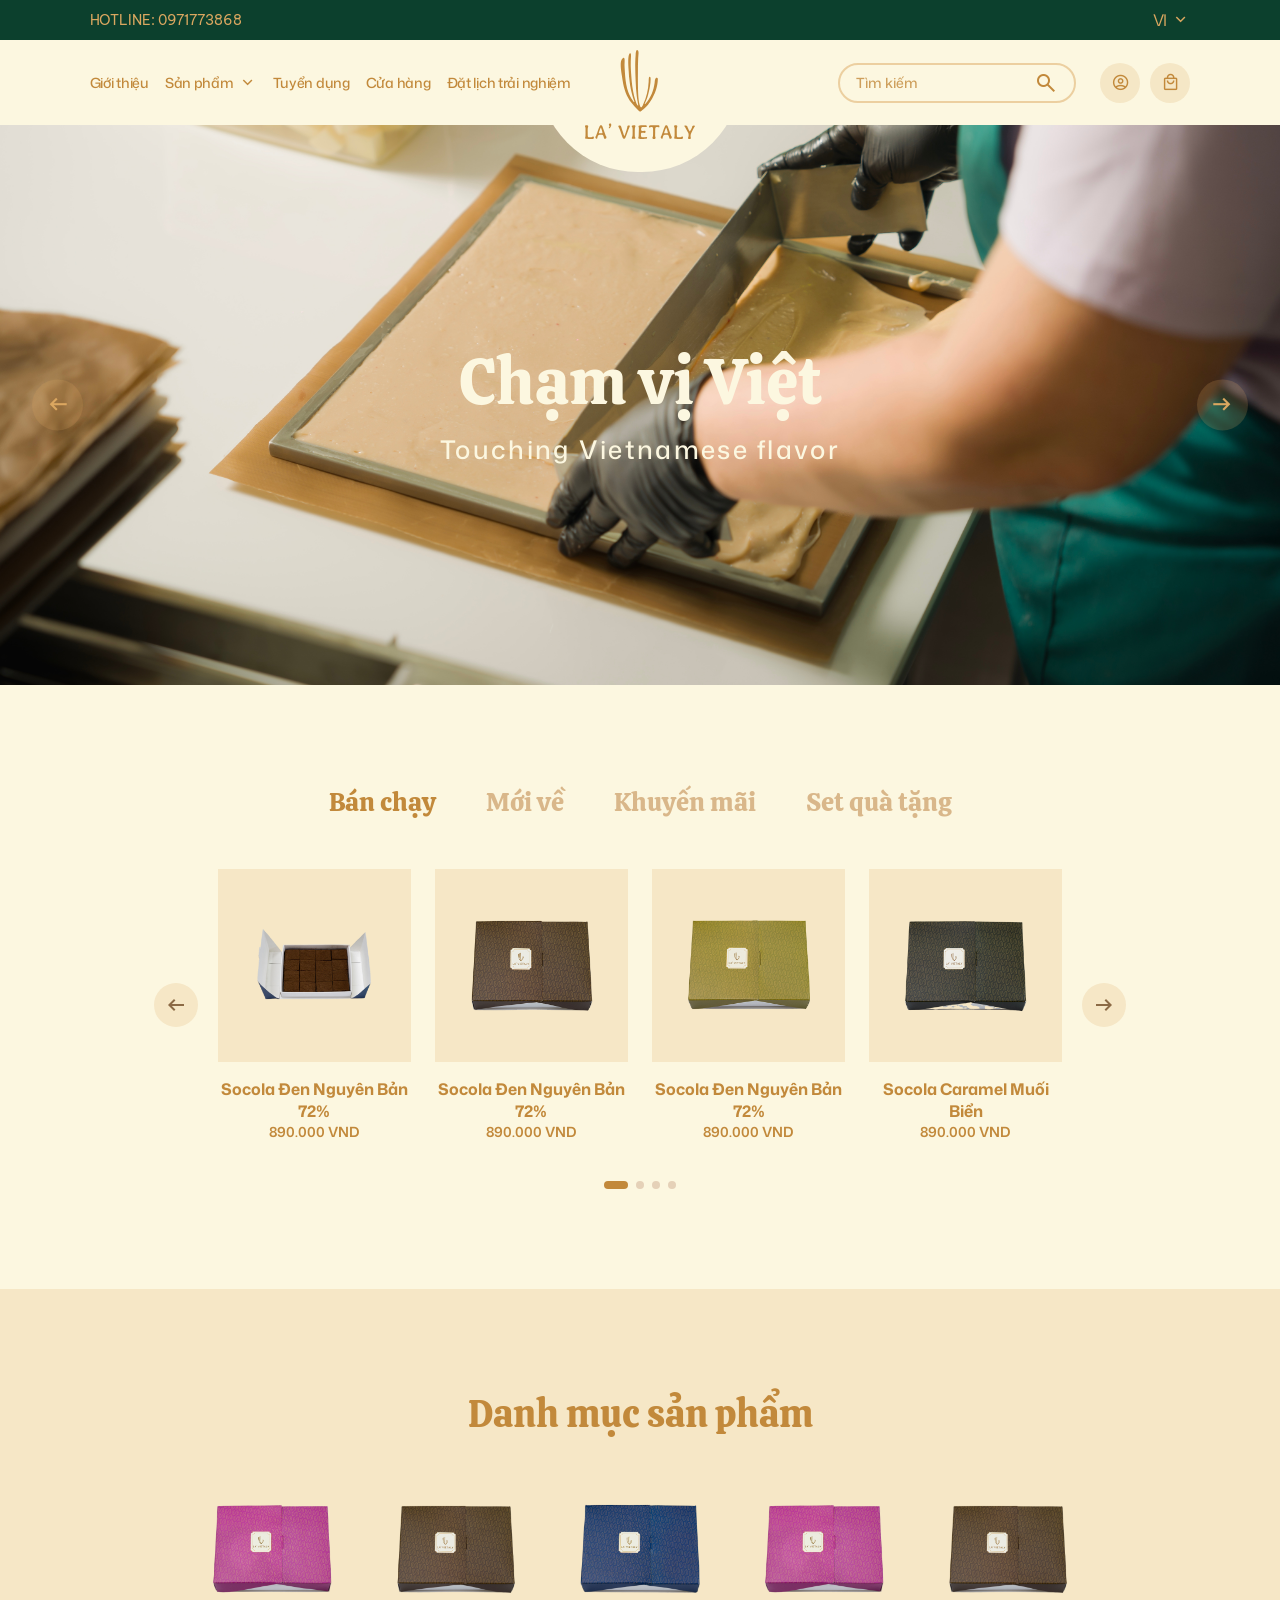
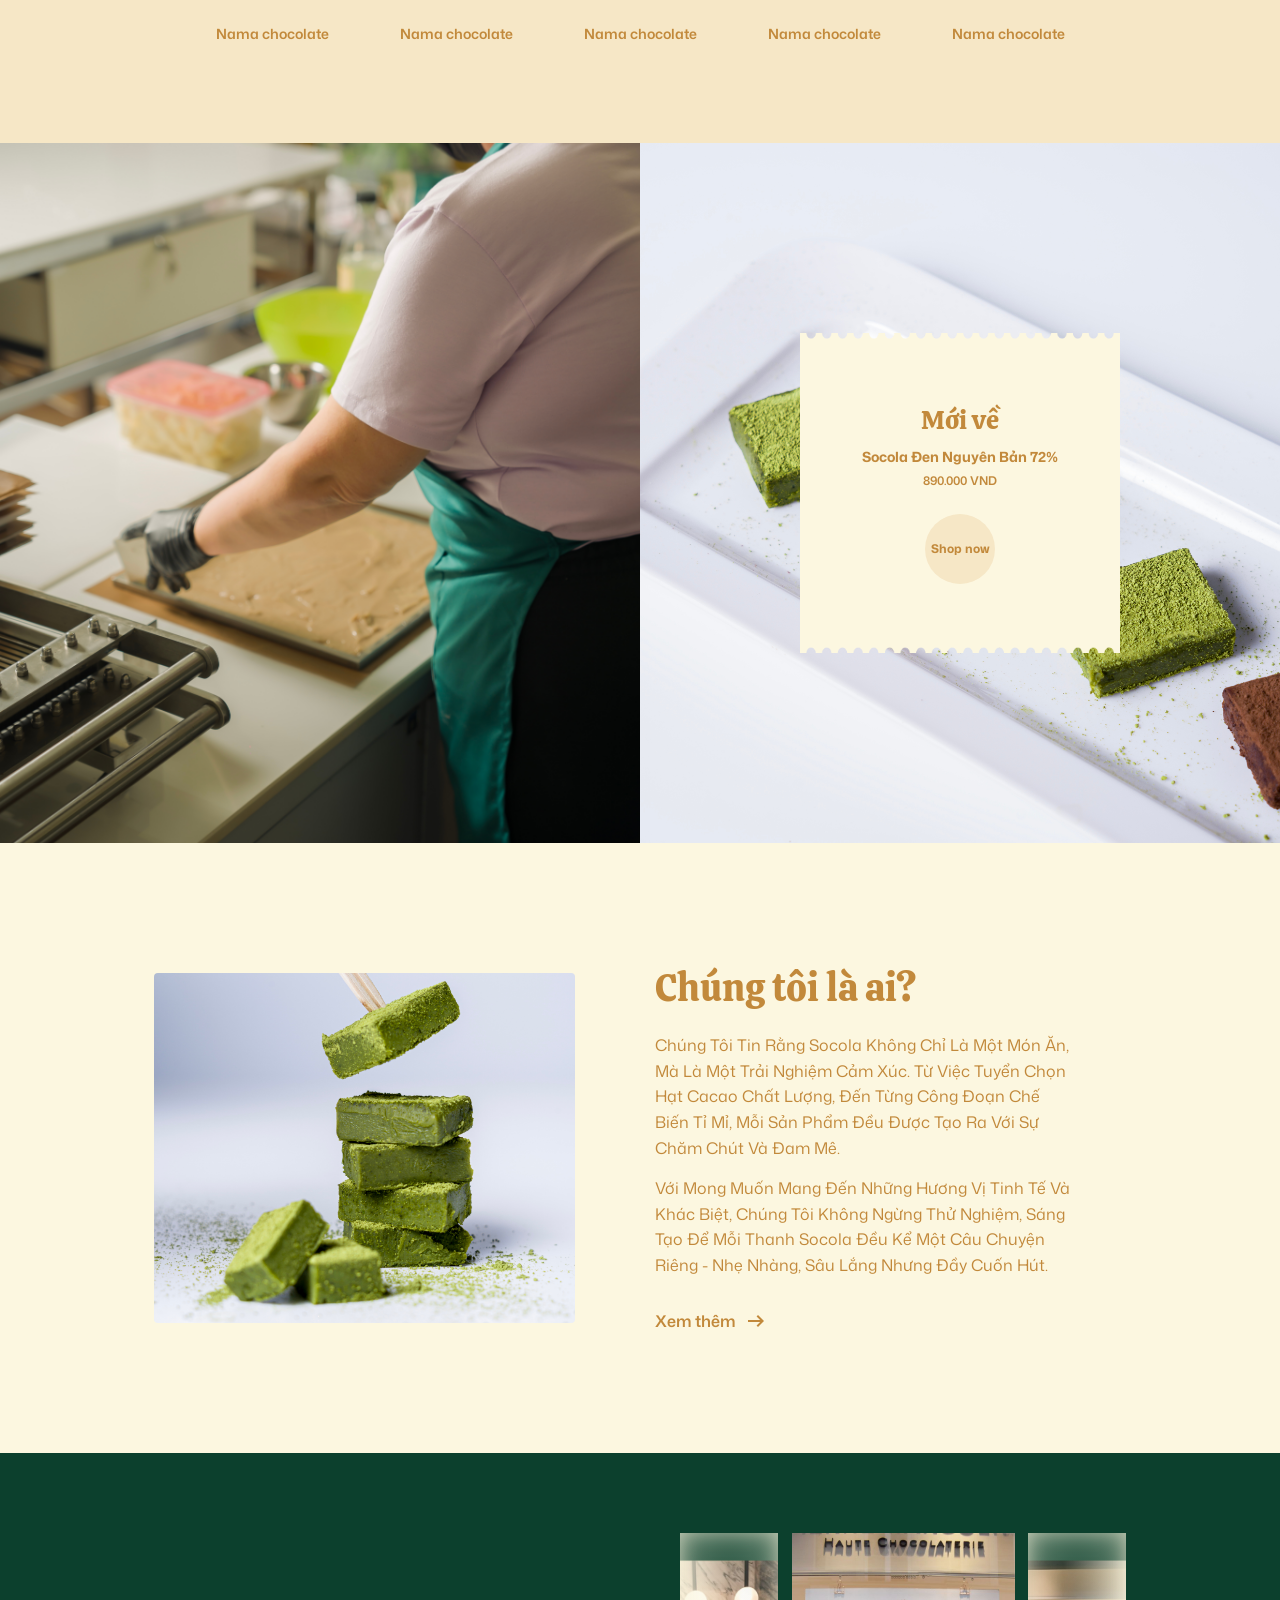
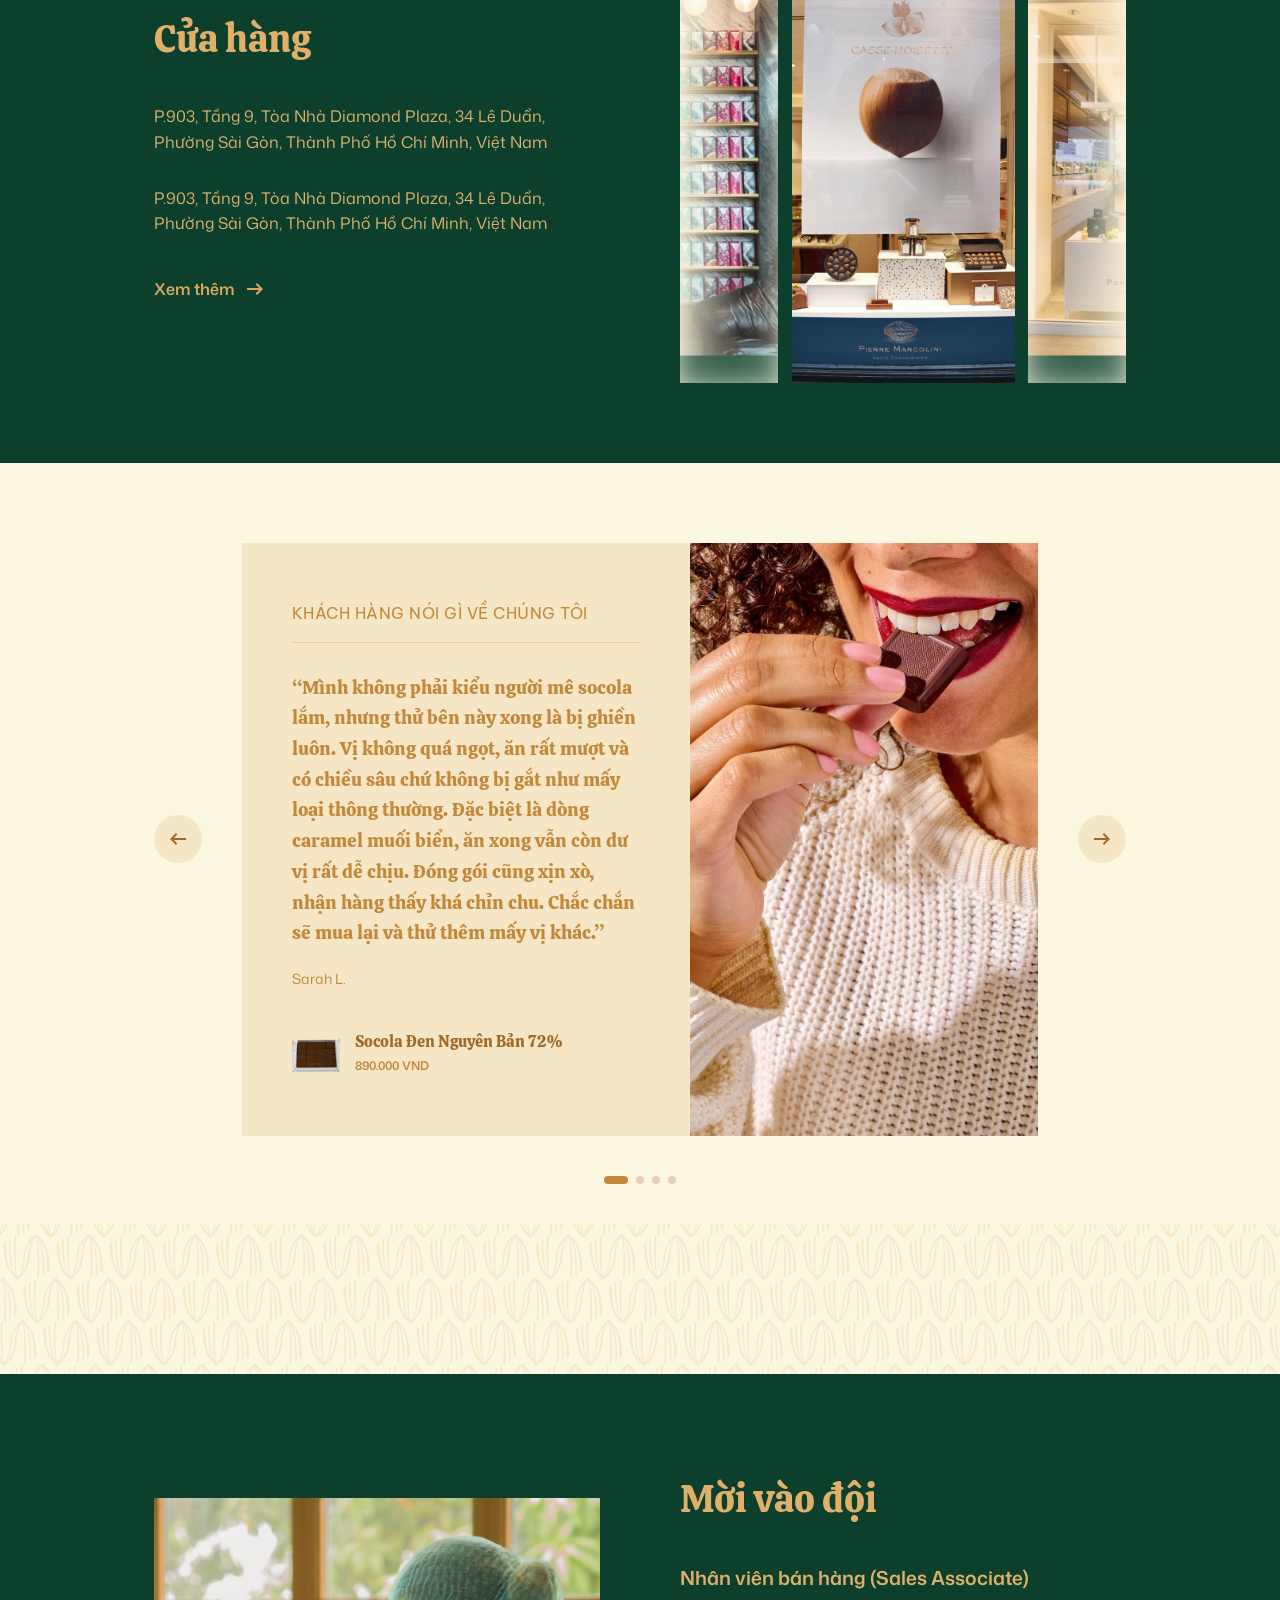
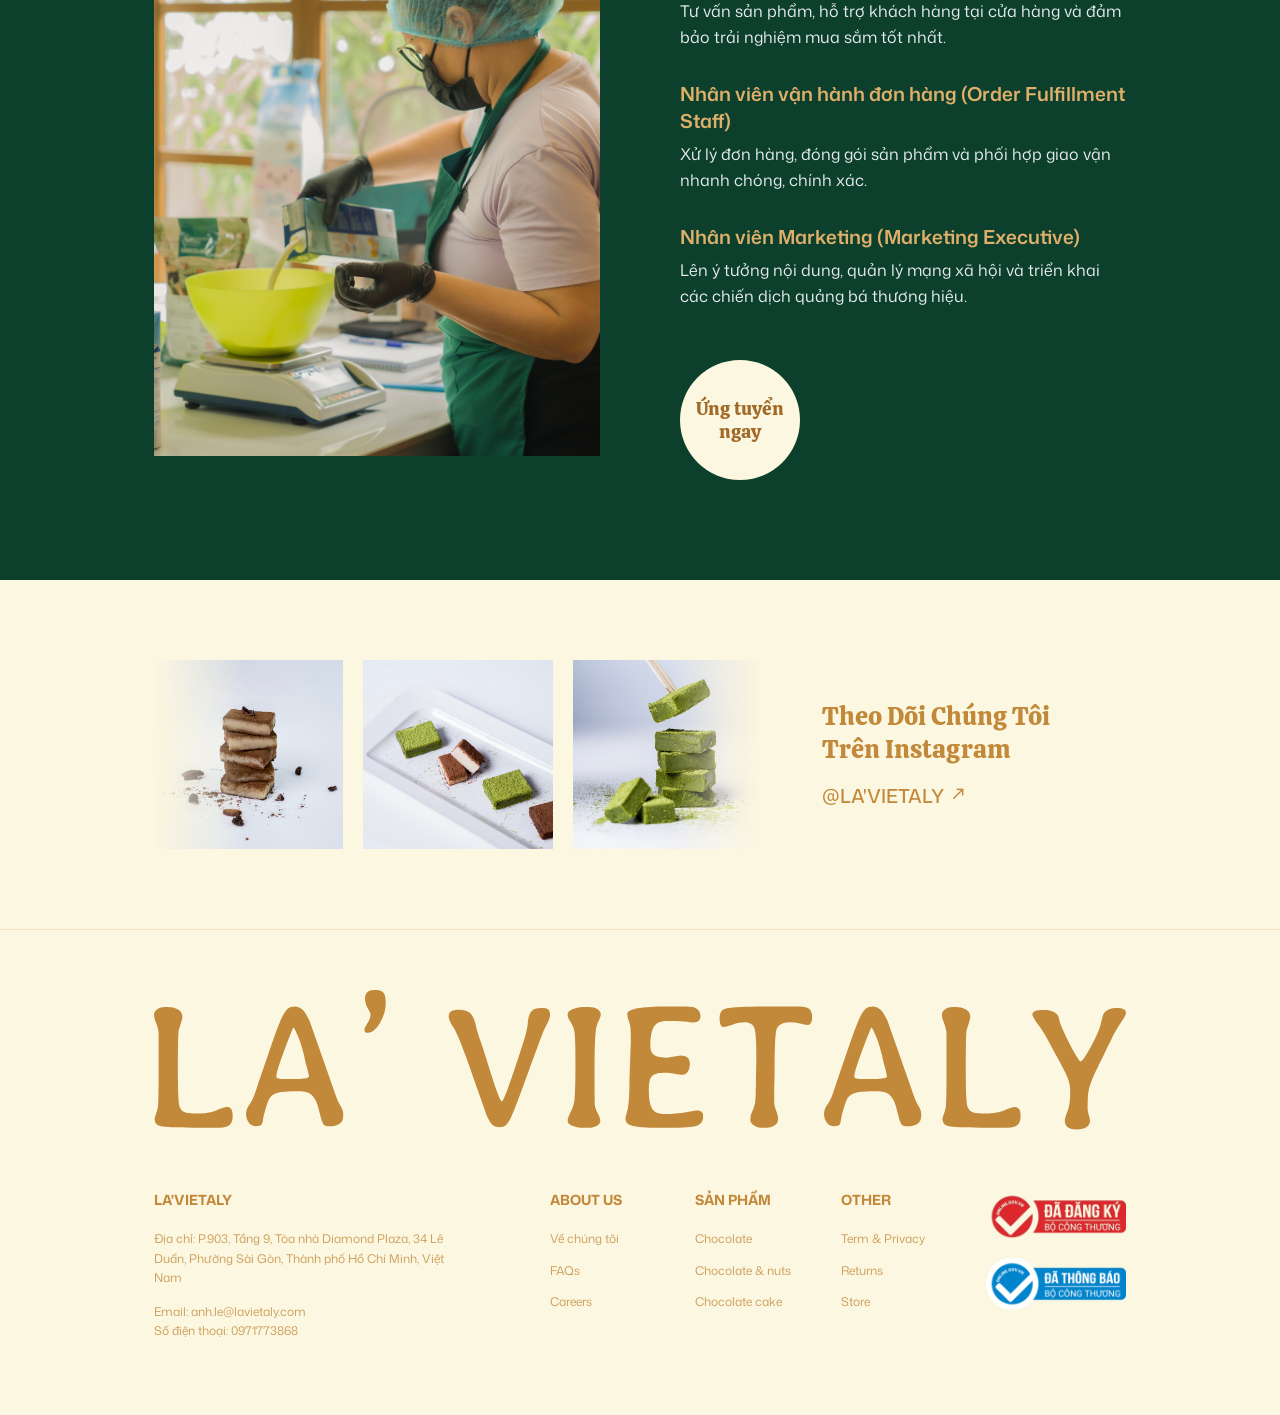
==== commit 30b9788d: "done" ====
--- a/index.html
+++ b/index.html
@@ -133,7 +133,7 @@
                     </div>
                     <a href="recruitment.html">Tuyển dụng</a>
                     <a href="store.html">Cửa hàng</a>
-                    <a href="#">Đặt lịch trải nghiệm</a>
+                    <a href="workshop.html">Đặt lịch trải nghiệm</a>
                     <div class="magic-line"></div>
                 </nav>
 
@@ -165,7 +165,6 @@
     </header>
 
     <main>
-        <!-- Hero Banner -->
         <div class="hero-banner">
             <div class="hero-banner-track">
                 <div class="hero-slide" style="background-image: url('images/banner.jpg');"></div>
@@ -184,7 +183,6 @@
             </button>
         </div>
 
-        <!-- Product Showcase Section -->
         <section class="product-showcase">
             <div class="custom-container showcase-container">
                 <div class="showcase-tabs">
@@ -360,7 +358,6 @@
                     </button>
                 </div>
 
-                <!-- Pagination -->
                 <div class="showcase-pagination">
                     <span class="dot active"></span>
                     <span class="dot"></span>
@@ -370,7 +367,6 @@
             </div>
         </section>
 
-        <!-- Category Section -->
         <section class="category-section">
             <div class="custom-container">
                 <h2 class="section-title">Danh mục sản phẩm</h2>
@@ -409,7 +405,6 @@
             </div>
         </section>
 
-        <!-- Split Banner Section -->
         <section class="split-banner-section">
             <div class="split-left">
                 <img src="images/banner3.jpg" alt="Process">
@@ -426,7 +421,6 @@
             </div>
         </section>
 
-        <!-- Who We Are Section -->
         <section class="who-we-are-section">
             <div class="custom-container who-we-are-container">
                 <div class="who-we-are-left">
@@ -450,7 +444,6 @@
             </div>
         </section>
 
-        <!-- Store Section -->
         <section class="store-section">
             <div class="custom-container store-container">
                 <div class="store-left">
@@ -482,7 +475,6 @@
             </div>
         </section>
 
-        <!-- Review Section -->
         <section class="review-section">
             <div class="custom-container review-container">
                 <button class="review-nav-btn review-prev">
@@ -557,7 +549,6 @@
             </div>
         </section>
 
-        <!-- Team Section -->
         <section class="team-section">
             <div class="custom-container team-container">
                 <div class="team-left">
@@ -588,7 +579,6 @@
             </div>
         </section>
 
-        <!-- Instagram Section -->
         <section class="instagram-section">
             <div class="custom-container instagram-container">
                 <div class="instagram-images">
@@ -603,7 +593,6 @@
                 </div>
             </div>
         </section>
-
     </main>
 
     <footer class="footer-section">
@@ -647,7 +636,6 @@
             </div>
         </div>
     </footer>
-
     <script type="module" src="js/home.js"></script>
 </body>
 
--- a/css/app.css
+++ b/css/app.css
@@ -0,0 +1,1554 @@
+@layer properties;
+
+:root,
+:host {
+  --color-blue-300: oklch(80.9% 0.105 251.813);
+  --color-blue-700: oklch(48.8% 0.243 264.376);
+  --color-blue-800: oklch(42.4% 0.199 265.638);
+  --color-gray-100: oklch(96.7% 0.003 264.542);
+  --color-gray-200: oklch(92.8% 0.006 264.531);
+  --color-gray-300: oklch(87.2% 0.01 258.338);
+  --color-gray-400: oklch(70.7% 0.022 261.325);
+  --color-gray-500: oklch(55.1% 0.027 264.364);
+  --color-gray-600: oklch(44.6% 0.03 256.802);
+  --color-gray-700: oklch(37.3% 0.034 259.733);
+  --color-gray-800: oklch(27.8% 0.033 256.848);
+  --color-gray-900: oklch(21% 0.034 264.665);
+  --color-white: #fff;
+  --spacing: 0.25rem;
+  --container-xl: 36rem;
+  --container-6xl: 72rem;
+  --text-sm: 0.875rem;
+  --text-sm--line-height: calc(1.25 / 0.875);
+  --text-lg: 1.125rem;
+  --text-lg--line-height: calc(1.75 / 1.125);
+  --font-weight-medium: 500;
+  --font-weight-semibold: 600;
+  --tracking-wider: 0.05em;
+  --radius-md: 0.375rem;
+  --ease-in-out: cubic-bezier(0.4, 0, 0.2, 1);
+  --default-transition-duration: 150ms;
+  --default-transition-timing-function: cubic-bezier(0.4, 0, 0.2, 1);
+}
+
+.fixed {
+  position: fixed;
+}
+
+.relative {
+  position: relative;
+}
+
+.static {
+  position: static;
+}
+
+.top-0 {
+  top: 0px;
+}
+
+.right-0 {
+  right: 0px;
+}
+
+.container {
+  width: 100%;
+
+  @media (width >=40rem) {
+    max-width: 40rem;
+  }
+
+  @media (width >=48rem) {
+    max-width: 48rem;
+  }
+
+  @media (width >=64rem) {
+    max-width: 64rem;
+  }
+
+  @media (width >=80rem) {
+    max-width: 80rem;
+  }
+
+  @media (width >=96rem) {
+    max-width: 96rem;
+  }
+}
+
+.mx-auto {
+  margin-inline: auto;
+}
+
+.-mt-px {
+  margin-top: -1px;
+}
+
+.mt-2 {
+  margin-top: calc(var(--spacing) * 2);
+}
+
+.mt-4 {
+  margin-top: calc(var(--spacing) * 4);
+}
+
+.mt-8 {
+  margin-top: calc(var(--spacing) * 8);
+}
+
+.mr-2 {
+  margin-right: calc(var(--spacing) * 2);
+}
+
+.-ml-px {
+  margin-left: -1px;
+}
+
+.ml-1 {
+  margin-left: var(--spacing);
+}
+
+.ml-2 {
+  margin-left: calc(var(--spacing) * 2);
+}
+
+.ml-4 {
+  margin-left: calc(var(--spacing) * 4);
+}
+
+.ml-12 {
+  margin-left: calc(var(--spacing) * 12);
+}
+
+.flex {
+  display: flex;
+}
+
+.grid {
+  display: grid;
+}
+
+.hidden {
+  display: none;
+}
+
+.inline-flex {
+  display: inline-flex;
+}
+
+.table {
+  display: table;
+}
+
+.h-5 {
+  height: calc(var(--spacing) * 5);
+}
+
+.h-8 {
+  height: calc(var(--spacing) * 8);
+}
+
+.h-16 {
+  height: calc(var(--spacing) * 16);
+}
+
+.min-h-screen {
+  min-height: 100vh;
+}
+
+.w-5 {
+  width: calc(var(--spacing) * 5);
+}
+
+.w-8 {
+  width: calc(var(--spacing) * 8);
+}
+
+.w-auto {
+  width: auto;
+}
+
+.max-w-6xl {
+  max-width: var(--container-6xl);
+}
+
+.max-w-xl {
+  max-width: var(--container-xl);
+}
+
+.transform {
+  transform: var(--tw-rotate-x, ) var(--tw-rotate-y, ) var(--tw-rotate-z, ) var(--tw-skew-x, ) var(--tw-skew-y, );
+}
+
+.cursor-default {
+  cursor: default;
+}
+
+.cursor-not-allowed {
+  cursor: not-allowed;
+}
+
+.resize {
+  resize: both;
+}
+
+.grid-cols-1 {
+  grid-template-columns: repeat(1, minmax(0, 1fr));
+}
+
+.items-center {
+  align-items: center;
+}
+
+.justify-between {
+  justify-content: space-between;
+}
+
+.justify-center {
+  justify-content: center;
+}
+
+.justify-items-center {
+  justify-items: center;
+}
+
+.gap-2 {
+  gap: calc(var(--spacing) * 2);
+}
+
+.overflow-hidden {
+  overflow: hidden;
+}
+
+.rounded-md {
+  border-radius: var(--radius-md);
+}
+
+.rounded-l-md {
+  border-top-left-radius: var(--radius-md);
+  border-bottom-left-radius: var(--radius-md);
+}
+
+.rounded-r-md {
+  border-top-right-radius: var(--radius-md);
+  border-bottom-right-radius: var(--radius-md);
+}
+
+.border {
+  border-style: var(--tw-border-style);
+  border-width: 1px;
+}
+
+.border-t {
+  border-top-style: var(--tw-border-style);
+  border-top-width: 1px;
+}
+
+.border-r {
+  border-right-style: var(--tw-border-style);
+  border-right-width: 1px;
+}
+
+.border-gray-200 {
+  border-color: var(--color-gray-200);
+}
+
+.border-gray-300 {
+  border-color: var(--color-gray-300);
+}
+
+.border-gray-400 {
+  border-color: var(--color-gray-400);
+}
+
+.bg-gray-100 {
+  background-color: var(--color-gray-100);
+}
+
+.bg-gray-200 {
+  background-color: var(--color-gray-200);
+}
+
+.bg-white {
+  background-color: var(--color-white);
+}
+
+.p-6 {
+  padding: calc(var(--spacing) * 6);
+}
+
+.px-2 {
+  padding-inline: calc(var(--spacing) * 2);
+}
+
+.px-4 {
+  padding-inline: calc(var(--spacing) * 4);
+}
+
+.px-6 {
+  padding-inline: calc(var(--spacing) * 6);
+}
+
+.py-2 {
+  padding-block: calc(var(--spacing) * 2);
+}
+
+.py-4 {
+  padding-block: calc(var(--spacing) * 4);
+}
+
+.pt-8 {
+  padding-top: calc(var(--spacing) * 8);
+}
+
+.text-center {
+  text-align: center;
+}
+
+.text-left {
+  text-align: left;
+}
+
+.text-lg {
+  font-size: var(--text-lg);
+  line-height: var(--tw-leading, var(--text-lg--line-height));
+}
+
+.text-sm {
+  font-size: var(--text-sm);
+  line-height: var(--tw-leading, var(--text-sm--line-height));
+}
+
+.leading-5 {
+  --tw-leading: calc(var(--spacing) * 5);
+  line-height: calc(var(--spacing) * 5);
+}
+
+.leading-7 {
+  --tw-leading: calc(var(--spacing) * 7);
+  line-height: calc(var(--spacing) * 7);
+}
+
+.font-medium {
+  --tw-font-weight: var(--font-weight-medium);
+  font-weight: var(--font-weight-medium);
+}
+
+.font-semibold {
+  --tw-font-weight: var(--font-weight-semibold);
+  font-weight: var(--font-weight-semibold);
+}
+
+.tracking-wider {
+  --tw-tracking: var(--tracking-wider);
+  letter-spacing: var(--tracking-wider);
+}
+
+.text-gray-200 {
+  color: var(--color-gray-200);
+}
+
+.text-gray-300 {
+  color: var(--color-gray-300);
+}
+
+.text-gray-400 {
+  color: var(--color-gray-400);
+}
+
+.text-gray-500 {
+  color: var(--color-gray-500);
+}
+
+.text-gray-600 {
+  color: var(--color-gray-600);
+}
+
+.text-gray-700 {
+  color: var(--color-gray-700);
+}
+
+.text-gray-800 {
+  color: var(--color-gray-800);
+}
+
+.text-gray-900 {
+  color: var(--color-gray-900);
+}
+
+.uppercase {
+  text-transform: uppercase;
+}
+
+.underline {
+  text-decoration-line: underline;
+}
+
+.antialiased {
+  -webkit-font-smoothing: antialiased;
+  -moz-osx-font-smoothing: grayscale;
+}
+
+.shadow {
+  --tw-shadow: 0 1px 3px 0 var(--tw-shadow-color, rgb(0 0 0 / 0.1)), 0 1px 2px -1px var(--tw-shadow-color, rgb(0 0 0 / 0.1));
+  box-shadow: var(--tw-inset-shadow), var(--tw-inset-ring-shadow), var(--tw-ring-offset-shadow), var(--tw-ring-shadow), var(--tw-shadow);
+}
+
+.shadow-sm {
+  --tw-shadow: 0 1px 3px 0 var(--tw-shadow-color, rgb(0 0 0 / 0.1)), 0 1px 2px -1px var(--tw-shadow-color, rgb(0 0 0 / 0.1));
+  box-shadow: var(--tw-inset-shadow), var(--tw-inset-ring-shadow), var(--tw-ring-offset-shadow), var(--tw-ring-shadow), var(--tw-shadow);
+}
+
+.ring-gray-300 {
+  --tw-ring-color: var(--color-gray-300);
+}
+
+.transition {
+  transition-property: color, background-color, border-color, outline-color, text-decoration-color, fill, stroke, --tw-gradient-from, --tw-gradient-via, --tw-gradient-to, opacity, box-shadow, transform, translate, scale, rotate, filter, -webkit-backdrop-filter, backdrop-filter, display, content-visibility, overlay, pointer-events;
+  transition-timing-function: var(--tw-ease, var(--default-transition-timing-function));
+  transition-duration: var(--tw-duration, var(--default-transition-duration));
+}
+
+.duration-150 {
+  --tw-duration: 150ms;
+  transition-duration: 150ms;
+}
+
+.ease-in-out {
+  --tw-ease: var(--ease-in-out);
+  transition-timing-function: var(--ease-in-out);
+}
+
+.focus\:border-blue-300:focus {
+  border-color: var(--color-blue-300);
+}
+
+.focus\:ring:focus {
+  --tw-ring-shadow: var(--tw-ring-inset, ) 0 0 0 calc(1px + var(--tw-ring-offset-width)) var(--tw-ring-color, currentcolor);
+  box-shadow: var(--tw-inset-shadow), var(--tw-inset-ring-shadow), var(--tw-ring-offset-shadow), var(--tw-ring-shadow), var(--tw-shadow);
+}
+
+.focus\:outline-none:focus {
+  --tw-outline-style: none;
+  outline-style: none;
+}
+
+.active\:bg-gray-100:active {
+  background-color: var(--color-gray-100);
+}
+
+.active\:text-gray-500:active {
+  color: var(--color-gray-500);
+}
+
+.active\:text-gray-700:active {
+  color: var(--color-gray-700);
+}
+
+.active\:text-gray-800:active {
+  color: var(--color-gray-800);
+}
+
+.rtl\:flex-row-reverse:where(:dir(rtl), [dir="rtl"], [dir="rtl"] *) {
+  flex-direction: row-reverse;
+}
+
+:root {
+  --color-topbar-bg: #0C402D;
+  --color-topbar-text: #DBA760;
+  --color-header-bg: #FCF7E0;
+  --color-header-text: #C2893B;
+  --color-icon-bg: #F5E7C6;
+  --font-be-vietnam: 'Be Vietnam Pro', sans-serif;
+  --font-mona-sans: 'Mona Sans', 'Be Vietnam Pro', sans-serif;
+  --fs-xs: clamp(12px, 0.8vw, 14px);
+  --fs-sm: clamp(14px, 1vw, 16px);
+  --fs-base: clamp(16px, 1.2vw, 18px);
+  --fs-lg: clamp(18px, 1.5vw, 22px);
+  --fs-xl: clamp(24px, 2vw, 32px);
+  --fs-2xl: clamp(32px, 3vw, 48px);
+  --fs-3xl: clamp(48px, 5vw, 80px);
+}
+
+* {
+  margin: 0;
+  padding: 0;
+  box-sizing: border-box;
+}
+
+body {
+  background-color: #f3f4f6;
+  min-height: 100vh;
+}
+
+.header-wrapper {
+  position: sticky;
+  top: 0;
+  width: 100%;
+  display: flex;
+  flex-direction: column;
+  z-index: 50;
+}
+
+.custom-container {
+  width: 100%;
+  padding: 0 clamp(40px, 12vw, 240px);
+  position: relative;
+}
+
+.top-bar {
+  width: 100%;
+  height: 40px;
+  background: var(--color-topbar-bg);
+}
+
+.top-bar .custom-container {
+  height: 100%;
+  display: flex;
+  align-items: center;
+  justify-content: space-between;
+}
+
+.top-bar .hotline {
+  font-family: var(--font-be-vietnam);
+  font-weight: 400;
+  font-size: var(--fs-sm);
+  color: var(--color-topbar-text);
+  text-transform: uppercase;
+  letter-spacing: -0.1px;
+}
+
+.top-bar .language-selector {
+  display: flex;
+  align-items: center;
+  gap: 4px;
+  cursor: pointer;
+  position: relative;
+}
+
+.top-bar .language-selector .lang-text {
+  font-family: var(--font-mona-sans);
+  font-weight: 400;
+  font-size: var(--fs-base);
+  color: var(--color-topbar-text);
+  letter-spacing: -0.1px;
+}
+
+.top-bar .language-selector .material-symbols-outlined {
+  color: var(--color-topbar-text);
+  font-size: var(--fs-lg);
+  transition: transform 0.3s ease;
+}
+
+.top-bar .language-selector.active .material-symbols-outlined {
+  transform: rotate(180deg);
+}
+
+.lang-dropdown {
+  position: absolute;
+  top: 100%;
+  right: 0;
+  margin-top: 5px;
+  background: var(--color-header-bg);
+  border: 1px solid rgba(219, 167, 96, 0.5);
+  border-radius: 4px;
+  min-width: 60px;
+  opacity: 0;
+  visibility: hidden;
+  transform: translateY(10px);
+  transition: all 0.3s ease;
+  z-index: 100;
+}
+
+.language-selector.active .lang-dropdown {
+  opacity: 1;
+  visibility: visible;
+  transform: translateY(0);
+}
+
+.lang-option {
+  font-family: var(--font-mona-sans);
+  font-weight: 500;
+  font-size: var(--fs-base);
+  color: var(--color-header-text);
+  padding: 8px 12px;
+  cursor: pointer;
+  text-align: center;
+  transition: background 0.3s ease;
+}
+
+.lang-option:hover {
+  background: #f0deae;
+}
+
+.main-header {
+  width: 100%;
+  height: 85px;
+  background: var(--color-header-bg);
+}
+
+.main-header-container {
+  display: flex;
+  justify-content: space-between;
+  align-items: center;
+  height: 100%;
+}
+
+.mobile-menu-btn {
+  display: none;
+  background: none;
+  border: none;
+  color: var(--color-header-text);
+  cursor: pointer;
+  z-index: 60;
+}
+
+.mobile-menu-btn .material-symbols-outlined {
+  font-size: 28px;
+}
+
+.mobile-menu-close {
+  display: none;
+}
+
+.mobile-menu-overlay {
+  display: none;
+}
+
+.header-wrapper .custom-container {
+  padding: 0 clamp(20px, 7vw, 170px) !important;
+}
+
+.nav-menu {
+  display: flex;
+  align-items: center;
+  gap: 16px;
+  position: relative;
+  z-index: 30;
+}
+
+.magic-line {
+  position: absolute;
+  bottom: -6px;
+  left: 0;
+  width: 0;
+  height: 3px;
+  background: linear-gradient(90deg, #DBA760, var(--color-header-text));
+  border-radius: 3px;
+  transition: left 0.4s cubic-bezier(0.34, 1.36, 0.64, 1), width 0.3s cubic-bezier(0.34, 1.36, 0.64, 1), opacity 0.3s ease;
+  opacity: 0;
+  pointer-events: none;
+}
+
+.nav-menu a,
+.nav-menu .nav-item {
+  font-family: var(--font-mona-sans);
+  font-weight: 500;
+  font-size: var(--fs-sm);
+  color: var(--color-header-text);
+  text-decoration: none;
+  letter-spacing: -0.02em;
+  display: flex;
+  align-items: center;
+  gap: 4px;
+  cursor: pointer;
+  position: relative;
+  white-space: nowrap;
+}
+
+.nav-menu .nav-item .material-symbols-outlined {
+  font-size: var(--fs-lg);
+}
+
+.nav-product-link {
+  cursor: pointer;
+}
+
+.logo-wrapper {
+  position: absolute;
+  left: 50%;
+  transform: translateX(-50%);
+  top: 0;
+  width: 204px;
+  height: 132px;
+  z-index: 20;
+  display: flex;
+  justify-content: center;
+}
+
+.logo-container {
+  width: 100%;
+  height: 100%;
+  background: var(--color-header-bg);
+  border-radius: 0 0 100px 100px;
+  display: flex;
+  flex-direction: column;
+  align-items: center;
+  padding-top: 10px;
+}
+
+.logo-link {
+  text-decoration: none;
+}
+
+.logo-container a {
+  display: flex;
+  justify-content: center;
+  align-items: center;
+}
+
+.logo-container img {
+  width: 110px;
+  height: auto;
+  object-fit: contain;
+}
+
+.header-actions {
+  display: flex;
+  align-items: center;
+  gap: 24px;
+  position: relative;
+  z-index: 30;
+}
+
+.search-box {
+  display: flex;
+  align-items: center;
+  gap: 8px;
+  width: 100%;
+  max-width: 330px;
+  height: 40px;
+  padding: 9px 16px;
+  border: 2px solid rgba(219, 167, 96, 0.5);
+  border-radius: 100px;
+  background: transparent;
+}
+
+.search-box input {
+  border: none;
+  outline: none;
+  background: transparent;
+  width: 100%;
+  min-width: 0;
+  font-family: var(--font-mona-sans);
+  font-weight: 500;
+  font-size: var(--fs-sm);
+  color: var(--color-header-text);
+}
+
+.search-box input::placeholder {
+  color: var(--color-header-text);
+  opacity: 0.8;
+}
+
+.search-box .material-symbols-outlined {
+  color: var(--color-header-text);
+  cursor: pointer;
+}
+
+.icon-actions {
+  display: flex;
+  gap: clamp(4px, 0.8vw, 12px);
+}
+
+.icon-btn {
+  display: flex;
+  justify-content: center;
+  align-items: center;
+  width: 40px;
+  height: 40px;
+  background: var(--color-icon-bg);
+  border-radius: 100px;
+  cursor: pointer;
+  color: var(--color-header-text);
+  text-decoration: none;
+  transition: background 0.3s ease;
+  flex-shrink: 0;
+}
+
+.icon-btn:hover {
+  background: #f0deae;
+}
+
+.icon-btn .material-symbols-outlined {
+  font-size: var(--fs-lg);
+}
+
+.mega-menu {
+  position: absolute;
+  top: 100%;
+  left: -20px;
+  width: 850px;
+  padding-top: 25px;
+  opacity: 0;
+  visibility: hidden;
+  transform: translateY(15px);
+  transition: all 0.3s cubic-bezier(0.34, 1.36, 0.64, 1);
+  z-index: 100;
+  pointer-events: none;
+  white-space: normal;
+}
+
+.nav-item:hover .mega-menu {
+  opacity: 1;
+  visibility: visible;
+  transform: translateY(0);
+  pointer-events: auto;
+}
+
+.mega-menu-inner {
+  background: var(--color-header-bg);
+  border-radius: 12px;
+  box-shadow: 0 15px 40px rgba(12, 64, 45, 0.15);
+  display: flex;
+  padding: 30px;
+  gap: 40px;
+  border: 1px solid rgba(219, 167, 96, 0.2);
+}
+
+.mega-categories {
+  flex: 0 0 220px;
+  border-right: 1px solid rgba(219, 167, 96, 0.2);
+  padding-right: 30px;
+}
+
+.mega-categories h3 {
+  font-family: var(--font-be-vietnam);
+  font-size: var(--fs-sm);
+  font-weight: 600;
+  color: var(--color-topbar-bg);
+  margin-bottom: 20px;
+  text-transform: uppercase;
+  letter-spacing: 0.5px;
+}
+
+.mega-products-header {
+  display: flex;
+  justify-content: space-between;
+  align-items: center;
+  margin-bottom: 20px;
+  border-bottom: 1px solid rgba(219, 167, 96, 0.1);
+  padding-bottom: 10px;
+}
+
+.mega-products-header h3 {
+  font-family: var(--font-be-vietnam);
+  font-size: var(--fs-sm);
+  font-weight: 600;
+  color: var(--color-topbar-bg);
+  text-transform: uppercase;
+  letter-spacing: 0.5px;
+  margin: 0;
+}
+
+.view-all-link {
+  font-family: var(--font-mona-sans);
+  font-size: var(--fs-sm);
+  font-weight: 500;
+  color: var(--color-header-text);
+  text-decoration: none;
+  display: flex;
+  align-items: center;
+  gap: 4px;
+  transition: color 0.3s ease, transform 0.3s ease;
+}
+
+.view-all-link:hover {
+  color: var(--color-topbar-bg);
+  transform: translateX(4px);
+}
+
+.view-all-link .material-symbols-outlined {
+  font-size: var(--fs-lg);
+}
+
+.mega-categories ul {
+  list-style: none;
+  display: flex;
+  flex-direction: column;
+  gap: 16px;
+}
+
+.mega-categories ul li a {
+  font-family: var(--font-mona-sans);
+  font-size: var(--fs-sm);
+  font-weight: 400;
+  color: var(--color-header-text);
+  text-decoration: none;
+  transition: color 0.3s ease, transform 0.3s ease;
+  display: inline-block;
+}
+
+.mega-categories ul li a:hover,
+.mega-categories ul li a.active {
+  color: var(--color-topbar-bg);
+  font-weight: 600;
+  transform: translateX(5px);
+}
+
+.mega-products {
+  flex: 1;
+  max-height: 380px;
+  overflow-y: auto;
+  padding-right: 10px;
+}
+
+.mega-products::-webkit-scrollbar {
+  width: 6px;
+}
+
+.mega-products::-webkit-scrollbar-track {
+  background: transparent;
+}
+
+.mega-products::-webkit-scrollbar-thumb {
+  background: rgba(219, 167, 96, 0.3);
+  border-radius: 10px;
+}
+
+.mega-product-group {
+  display: none;
+  flex-wrap: wrap;
+  gap: 20px;
+  animation: fadeIn 0.3s ease;
+}
+
+.mega-product-group.active {
+  display: flex;
+}
+
+@keyframes fadeIn {
+  from {
+    opacity: 0;
+    transform: translateY(5px);
+  }
+
+  to {
+    opacity: 1;
+    transform: translateY(0);
+  }
+}
+
+.mega-product-card {
+  display: flex;
+  flex-direction: column;
+  gap: 12px;
+  cursor: pointer;
+  transition: transform 0.3s ease;
+  flex: 0 0 calc(33.333% - 14px);
+}
+
+.mega-product-card:hover {
+  transform: translateY(-5px);
+}
+
+.mega-product-card img {
+  width: 100%;
+  aspect-ratio: 1;
+  object-fit: cover;
+  border-radius: 8px;
+  border: 1px solid rgba(219, 167, 96, 0.1);
+}
+
+.mega-product-card h4 {
+  font-family: var(--font-mona-sans);
+  font-size: var(--fs-sm);
+  font-weight: 500;
+  color: var(--color-topbar-bg);
+  line-height: 1.4;
+  margin: 0;
+}
+
+.mega-product-card .price {
+  font-family: var(--font-mona-sans);
+  font-size: var(--fs-sm);
+  font-weight: 600;
+  color: var(--color-header-text);
+  margin: 0;
+}
+
+.footer-section {
+  background-color: var(--color-header-bg);
+  border-top: 1px solid rgba(194, 137, 59, 0.15);
+  padding: 60px 0;
+}
+
+.footer-huge-logo {
+  width: 100%;
+  max-width: 1200px;
+  height: auto;
+  display: block;
+  margin: 0 auto 60px auto;
+}
+
+.footer-grid {
+  display: grid;
+  grid-template-columns: 3fr 1fr 1fr 1fr auto;
+  gap: 20px;
+  max-width: 1200px;
+  margin: 0 auto;
+}
+
+.footer-col h3 {
+  font-family: var(--font-mona-sans);
+  font-size: var(--fs-sm);
+  font-weight: 700;
+  color: var(--color-header-text);
+  margin-bottom: 20px;
+  text-transform: uppercase;
+}
+
+.footer-col p,
+.footer-col ul li a {
+  font-family: var(--font-mona-sans);
+  font-size: var(--fs-xs);
+  color: var(--color-header-text);
+  line-height: 1.6;
+  text-decoration: none;
+  opacity: 0.8;
+}
+
+.footer-col ul {
+  list-style: none;
+  padding: 0;
+  display: flex;
+  flex-direction: column;
+  gap: 12px;
+}
+
+.footer-col ul li a:hover {
+  opacity: 1;
+  text-decoration: underline;
+}
+
+.footer-col-brand {
+  max-width: 320px;
+}
+
+.footer-col-brand p {
+  margin-bottom: 15px;
+}
+
+.footer-col-badges {
+  display: flex;
+  flex-direction: column;
+  align-items: flex-end;
+  gap: 15px;
+}
+
+.bct-logo {
+  width: 140px;
+  height: auto;
+  object-fit: contain;
+}
+
+@property --tw-rotate-x {
+  syntax: "*";
+  inherits: false;
+}
+
+@property --tw-rotate-y {
+  syntax: "*";
+  inherits: false;
+}
+
+@property --tw-rotate-z {
+  syntax: "*";
+  inherits: false;
+}
+
+@property --tw-skew-x {
+  syntax: "*";
+  inherits: false;
+}
+
+@property --tw-skew-y {
+  syntax: "*";
+  inherits: false;
+}
+
+@property --tw-border-style {
+  syntax: "*";
+  inherits: false;
+  initial-value: solid;
+}
+
+@property --tw-leading {
+  syntax: "*";
+  inherits: false;
+}
+
+@property --tw-font-weight {
+  syntax: "*";
+  inherits: false;
+}
+
+@property --tw-tracking {
+  syntax: "*";
+  inherits: false;
+}
+
+@property --tw-shadow {
+  syntax: "*";
+  inherits: false;
+  initial-value: 0 0 #0000;
+}
+
+@property --tw-shadow-color {
+  syntax: "*";
+  inherits: false;
+}
+
+@property --tw-shadow-alpha {
+  syntax: "<percentage>";
+  inherits: false;
+  initial-value: 100%;
+}
+
+@property --tw-inset-shadow {
+  syntax: "*";
+  inherits: false;
+  initial-value: 0 0 #0000;
+}
+
+@property --tw-inset-shadow-color {
+  syntax: "*";
+  inherits: false;
+}
+
+@property --tw-inset-shadow-alpha {
+  syntax: "<percentage>";
+  inherits: false;
+  initial-value: 100%;
+}
+
+@property --tw-ring-color {
+  syntax: "*";
+  inherits: false;
+}
+
+@property --tw-ring-shadow {
+  syntax: "*";
+  inherits: false;
+  initial-value: 0 0 #0000;
+}
+
+@property --tw-inset-ring-color {
+  syntax: "*";
+  inherits: false;
+}
+
+@property --tw-inset-ring-shadow {
+  syntax: "*";
+  inherits: false;
+  initial-value: 0 0 #0000;
+}
+
+@property --tw-ring-inset {
+  syntax: "*";
+  inherits: false;
+}
+
+@property --tw-ring-offset-width {
+  syntax: "<length>";
+  inherits: false;
+  initial-value: 0px;
+}
+
+@property --tw-ring-offset-color {
+  syntax: "*";
+  inherits: false;
+  initial-value: #fff;
+}
+
+@property --tw-ring-offset-shadow {
+  syntax: "*";
+  inherits: false;
+  initial-value: 0 0 #0000;
+}
+
+@property --tw-duration {
+  syntax: "*";
+  inherits: false;
+}
+
+@property --tw-ease {
+  syntax: "*";
+  inherits: false;
+}
+
+@layer properties {
+  @supports ((-webkit-hyphens: none) and (not (margin-trim: inline))) or ((-moz-orient: inline) and (not (color:rgb(from red r g b)))) {
+
+    *,
+    ::before,
+    ::after,
+    ::backdrop {
+      --tw-rotate-x: initial;
+      --tw-rotate-y: initial;
+      --tw-rotate-z: initial;
+      --tw-skew-x: initial;
+      --tw-skew-y: initial;
+      --tw-border-style: solid;
+      --tw-leading: initial;
+      --tw-font-weight: initial;
+      --tw-tracking: initial;
+      --tw-shadow: 0 0 #0000;
+      --tw-shadow-color: initial;
+      --tw-shadow-alpha: 100%;
+      --tw-inset-shadow: 0 0 #0000;
+      --tw-inset-shadow-color: initial;
+      --tw-inset-shadow-alpha: 100%;
+      --tw-ring-color: initial;
+      --tw-ring-shadow: 0 0 #0000;
+      --tw-inset-ring-color: initial;
+      --tw-inset-ring-shadow: 0 0 #0000;
+      --tw-ring-inset: initial;
+      --tw-ring-offset-width: 0px;
+      --tw-ring-offset-color: #fff;
+      --tw-ring-offset-shadow: 0 0 #0000;
+      --tw-duration: initial;
+      --tw-ease: initial;
+    }
+  }
+}
+
+@media (width >=64rem){
+  .lg\:px-8 {
+    padding-inline: calc(var(--spacing) * 8);
+  }
+}
+
+@media (width >=40rem){
+  .sm\:flex {
+    display: flex;
+  }
+
+  .sm\:hidden {
+    display: none;
+  }
+
+  .sm\:flex-1 {
+    flex: 1;
+  }
+
+  .sm\:items-center {
+    align-items: center;
+  }
+
+  .sm\:justify-between {
+    justify-content: space-between;
+  }
+
+  .sm\:justify-start {
+    justify-content: flex-start;
+  }
+
+  .sm\:gap-2 {
+    gap: calc(var(--spacing) * 2);
+  }
+
+  .sm\:px-6 {
+    padding-inline: calc(var(--spacing) * 6);
+  }
+
+  .sm\:pt-0 {
+    padding-top: 0px;
+  }
+}
+
+@media (prefers-color-scheme: dark){
+  .dark\:border-gray-600 {
+    border-color: var(--color-gray-600);
+  }
+
+  .dark\:bg-gray-700 {
+    background-color: var(--color-gray-700);
+  }
+
+  .dark\:bg-gray-800 {
+    background-color: var(--color-gray-800);
+  }
+
+  .dark\:bg-gray-900 {
+    background-color: var(--color-gray-900);
+  }
+
+  .dark\:text-gray-200 {
+    color: var(--color-gray-200);
+  }
+
+  .dark\:text-gray-300 {
+    color: var(--color-gray-300);
+  }
+
+  .dark\:text-gray-400 {
+    color: var(--color-gray-400);
+  }
+
+  .dark\:text-gray-600 {
+    color: var(--color-gray-600);
+  }
+
+  @media (hover: hover) {
+    .dark\:hover\:bg-gray-900:hover {
+      background-color: var(--color-gray-900);
+    }
+
+    .dark\:hover\:text-gray-200:hover {
+      color: var(--color-gray-200);
+    }
+
+    .dark\:hover\:text-gray-300:hover {
+      color: var(--color-gray-300);
+    }
+  }
+
+  .dark\:focus\:border-blue-700:focus {
+    border-color: var(--color-blue-700);
+  }
+
+  .dark\:focus\:border-blue-800:focus {
+    border-color: var(--color-blue-800);
+  }
+
+  .dark\:active\:bg-gray-700:active {
+    background-color: var(--color-gray-700);
+  }
+
+  .dark\:active\:text-gray-300:active {
+    color: var(--color-gray-300);
+  }
+}
+
+@media (max-width: 1024px){
+  .footer-grid {
+    grid-template-columns: 1fr 1fr;
+  }
+
+  .custom-container {
+    padding: 0 clamp(20px, 5vw, 60px);
+  }
+
+  .header-wrapper .custom-container {
+    padding: 0 clamp(20px, 5vw, 60px) !important;
+  }
+
+  .mobile-menu-btn {
+    display: flex;
+    order: 3;
+  }
+
+  .header-actions {
+    order: 1;
+  }
+
+  .search-box {
+    display: none !important;
+  }
+
+  .nav-menu {
+    position: fixed;
+    top: 0;
+    right: -100%;
+    left: auto;
+    width: 100%;
+    height: 100vh;
+    background: var(--color-header-bg);
+    flex-direction: column;
+    align-items: flex-start;
+    padding: 80px 20px 20px 20px;
+    transition: right 0.3s ease;
+    box-shadow: none;
+    overflow-y: auto;
+    z-index: 100;
+  }
+
+  .nav-menu.active {
+    right: 0;
+    left: auto;
+  }
+
+  .mobile-menu-close {
+    position: absolute;
+    top: 20px;
+    right: 20px;
+    display: block;
+  }
+
+  .mobile-menu-overlay {
+    display: block;
+    position: fixed;
+    inset: 0;
+    background: rgba(0, 0, 0, 0.5);
+    z-index: 55;
+    opacity: 0;
+    visibility: hidden;
+    transition: opacity 0.3s ease, visibility 0.3s ease;
+  }
+
+  .mobile-menu-overlay.active {
+    opacity: 1;
+    visibility: visible;
+  }
+
+  body.no-scroll {
+    overflow: hidden;
+  }
+
+  .magic-line {
+    display: none !important;
+  }
+
+  .nav-menu a,
+  .nav-menu .nav-item {
+    font-size: var(--fs-base);
+    padding: 10px 0;
+    width: max-content;
+    position: relative;
+  }
+
+  .nav-menu>a::after,
+  .nav-menu>.nav-item::after {
+    content: '';
+    position: absolute;
+    bottom: 0px;
+    left: 0;
+    width: 100%;
+    height: 2px;
+    background: linear-gradient(90deg, #DBA760, var(--color-header-text));
+    transform: scaleX(0);
+    transform-origin: left;
+    transition: transform 0.3s ease;
+  }
+
+  .nav-menu>a.active-nav::after,
+  .nav-menu>.nav-item.open::after {
+    transform: scaleX(1);
+  }
+
+  .nav-menu .nav-item {
+    flex-wrap: wrap;
+  }
+
+  .mega-menu {
+    position: static;
+    width: 100%;
+    opacity: 1;
+    visibility: visible;
+    transform: none;
+    box-shadow: none;
+    padding: 10px 0 10px 15px;
+    display: none;
+  }
+
+  .nav-item.open .mega-menu {
+    display: block;
+  }
+
+  .nav-item .material-symbols-outlined {
+    transition: transform 0.3s ease;
+  }
+
+  .nav-item.open>.material-symbols-outlined {
+    transform: rotate(180deg);
+  }
+
+  .mega-menu-inner {
+    flex-direction: column;
+    padding: 0;
+    gap: 15px;
+    box-shadow: none;
+    border: none;
+    background: transparent;
+  }
+
+  .mega-categories {
+    border-right: none;
+    border-bottom: none;
+    padding-right: 0;
+    padding-bottom: 0;
+  }
+
+  .mega-categories h3 {
+    display: none;
+  }
+
+  .mega-products {
+    display: none;
+  }
+
+  .mega-product-card {
+    flex: 0 0 calc(50% - 10px);
+  }
+
+  .magic-line {
+    display: none;
+  }
+
+  .product-showcase,
+  .category-section {
+    padding: 60px 0;
+  }
+}
+
+@media (max-width: 768px){
+  .header-actions {
+    gap: 12px;
+  }
+
+  .logo-wrapper {
+    width: 140px;
+    height: 100px;
+  }
+
+  .logo-container {
+    border-radius: 0 0 70px 70px;
+    padding-top: 5px;
+  }
+
+  .logo-container img {
+    width: 80px;
+  }
+}
+
+@media (max-width: 600px){
+  .footer-grid {
+    grid-template-columns: 1fr 1fr;
+  }
+
+  .footer-col-brand,
+  .footer-col:nth-child(4),
+  .footer-col-badges {
+    grid-column: span 2;
+  }
+
+  .footer-col-badges {
+    display: grid;
+    grid-template-columns: 1fr 1fr;
+    gap: 20px;
+  }
+
+  .bct-logo {
+    max-width: 100%;
+  }
+}
+
+@media (max-width: 480px){
+  .mega-product-card {
+    flex: 0 0 100%;
+  }
+}
+
+@media (hover: hover){
+  .hover\:bg-gray-100:hover {
+    background-color: var(--color-gray-100);
+  }
+
+  .hover\:text-gray-400:hover {
+    color: var(--color-gray-400);
+  }
+
+  .hover\:text-gray-700:hover {
+    color: var(--color-gray-700);
+  }
+}
--- a/css/home.css
+++ b/css/home.css
@@ -80,13 +80,6 @@
     right: clamp(10px, 2.5vw, 40px);
 }
 
-@media (hover: hover) {
-    .banner-btn:hover {
-        background: rgba(219, 167, 96, 0.5);
-        transform: translateY(-50%) scale(1.05);
-    }
-}
-
 .banner-btn .material-symbols-outlined {
     font-size: var(--fs-xl);
 }
@@ -95,7 +88,6 @@
     transform: scaleX(-1);
 }
 
-/* Product Showcase Section */
 .product-showcase {
     background-color: #FCF7E0;
     padding: 100px 0;
@@ -146,13 +138,6 @@
     flex-shrink: 0;
 }
 
-@media (hover: hover) {
-    .carousel-nav-btn:hover {
-        background: var(--color-header-text);
-        color: #FFFFFF;
-    }
-}
-
 .showcase-track-container {
     flex: 1;
     overflow: hidden;
@@ -172,18 +157,6 @@
     gap: 16px;
     cursor: pointer;
     text-align: center;
-}
-
-@media (max-width: 1024px) {
-    .product-card {
-        flex: 0 0 calc(33.333% - 16px);
-    }
-}
-
-@media (max-width: 768px) {
-    .product-card {
-        flex: 0 0 calc(50% - 12px);
-    }
 }
 
 .product-image-wrap {
@@ -343,7 +316,6 @@
     background: var(--color-header-text);
 }
 
-/* Category Section */
 .category-section {
     background-color: #F6E7C6;
     padding: 100px 0;
@@ -400,18 +372,10 @@
     margin: 0;
 }
 
-/* Split Banner Section */
 .split-banner-section {
     display: flex;
     width: 100%;
     height: clamp(400px, 60vw, 700px);
-}
-
-@media (max-width: 768px) {
-    .split-banner-section {
-        flex-direction: column;
-        height: auto;
-    }
 }
 
 .split-left,
@@ -419,14 +383,6 @@
     flex: 1;
     position: relative;
     overflow: hidden;
-}
-
-@media (max-width: 768px) {
-
-    .split-left,
-    .split-right {
-        height: 400px;
-    }
 }
 
 .split-left img,
@@ -595,21 +551,6 @@
     transform: translateX(5px);
 }
 
-@media (max-width: 768px) {
-    .who-we-are-container {
-        flex-direction: column;
-    }
-
-    .who-we-are-right {
-        padding-right: 0;
-    }
-
-    .who-avatar {
-        top: -60px;
-    }
-}
-
-/* Store Section */
 .store-section {
     background-color: var(--color-topbar-bg);
     padding: 80px 0;
@@ -720,23 +661,6 @@
     box-shadow: inset 0 0 20px rgba(252, 247, 224, 0.6);
 }
 
-@media (max-width: 992px) {
-    .store-container {
-        flex-direction: column;
-    }
-
-    .store-left {
-        flex: 1;
-        padding-right: 0;
-        margin-bottom: 40px;
-    }
-
-    .store-images {
-        height: 350px;
-    }
-}
-
-/* Review Section */
 .review-section {
     background-color: var(--color-header-bg);
     padding-top: 80px;
@@ -765,13 +689,6 @@
     color: #A26A28;
     flex-shrink: 0;
     transition: transform 0.2s ease, background-color 0.2s ease;
-}
-
-@media (hover: hover) {
-    .review-nav-btn:hover {
-        background: var(--color-header-text);
-        color: #FFFFFF;
-    }
 }
 
 .review-track-container {
@@ -914,7 +831,6 @@
     display: block;
 }
 
-/* Team Section */
 .team-section {
     background-color: var(--color-topbar-bg);
     padding: 100px 0;
@@ -1006,24 +922,6 @@
     background-color: #EBD9B4;
 }
 
-@media (max-width: 900px) {
-    .team-container {
-        flex-direction: column;
-    }
-
-    .team-left,
-    .team-right {
-        width: 100%;
-        max-width: 100%;
-    }
-
-    .team-left img {
-        max-width: 100%;
-        aspect-ratio: 16/9;
-    }
-}
-
-/* Instagram Section */
 .instagram-section {
     background-color: var(--color-header-bg);
     padding: 80px 0;
@@ -1102,6 +1000,10 @@
 }
 
 @media (max-width: 1024px) {
+    .product-card {
+        flex: 0 0 calc(33.333% - 16px);
+    }
+
     .instagram-container {
         flex-direction: column;
     }
@@ -1122,8 +1024,20 @@
 }
 
 @media (max-width: 992px) {
-
-    /* Review Section */
+    .store-container {
+        flex-direction: column;
+    }
+
+    .store-left {
+        flex: 1;
+        padding-right: 0;
+        margin-bottom: 40px;
+    }
+
+    .store-images {
+        height: 350px;
+    }
+
     .review-bottom-bg {
         height: 60px;
         overflow: hidden;
@@ -1173,9 +1087,50 @@
     }
 }
 
+@media (max-width: 900px) {
+    .team-container {
+        flex-direction: column;
+    }
+
+    .team-left,
+    .team-right {
+        width: 100%;
+        max-width: 100%;
+    }
+
+    .team-left img {
+        max-width: 100%;
+        aspect-ratio: 16/9;
+    }
+}
+
 @media (max-width: 768px) {
-
-    /* Product Showcase & Category */
+    .product-card {
+        flex: 0 0 calc(50% - 12px);
+    }
+
+    .split-banner-section {
+        flex-direction: column;
+        height: auto;
+    }
+
+    .split-left,
+    .split-right {
+        height: 400px;
+    }
+
+    .who-we-are-container {
+        flex-direction: column;
+    }
+
+    .who-we-are-right {
+        padding-right: 0;
+    }
+
+    .who-avatar {
+        top: -60px;
+    }
+
     .product-showcase,
     .category-section,
     .instagram-section {
@@ -1215,7 +1170,6 @@
         font-size: var(--fs-base);
     }
 
-    /* Who We Are */
     .who-we-are-left,
     .who-we-are-right {
         width: 100% !important;
@@ -1226,7 +1180,6 @@
         top: -60px !important;
     }
 
-    /* Split Banner */
     .split-left,
     .split-right {
         height: 350px !important;
@@ -1286,4 +1239,21 @@
     .hero-banner {
         min-height: 300px;
     }
+}
+
+@media (hover: hover) {
+    .banner-btn:hover {
+        background: rgba(219, 167, 96, 0.5);
+        transform: translateY(-50%) scale(1.05);
+    }
+
+    .carousel-nav-btn:hover {
+        background: var(--color-header-text);
+        color: #FFFFFF;
+    }
+
+    .review-nav-btn:hover {
+        background: var(--color-header-text);
+        color: #FFFFFF;
+    }
 }
